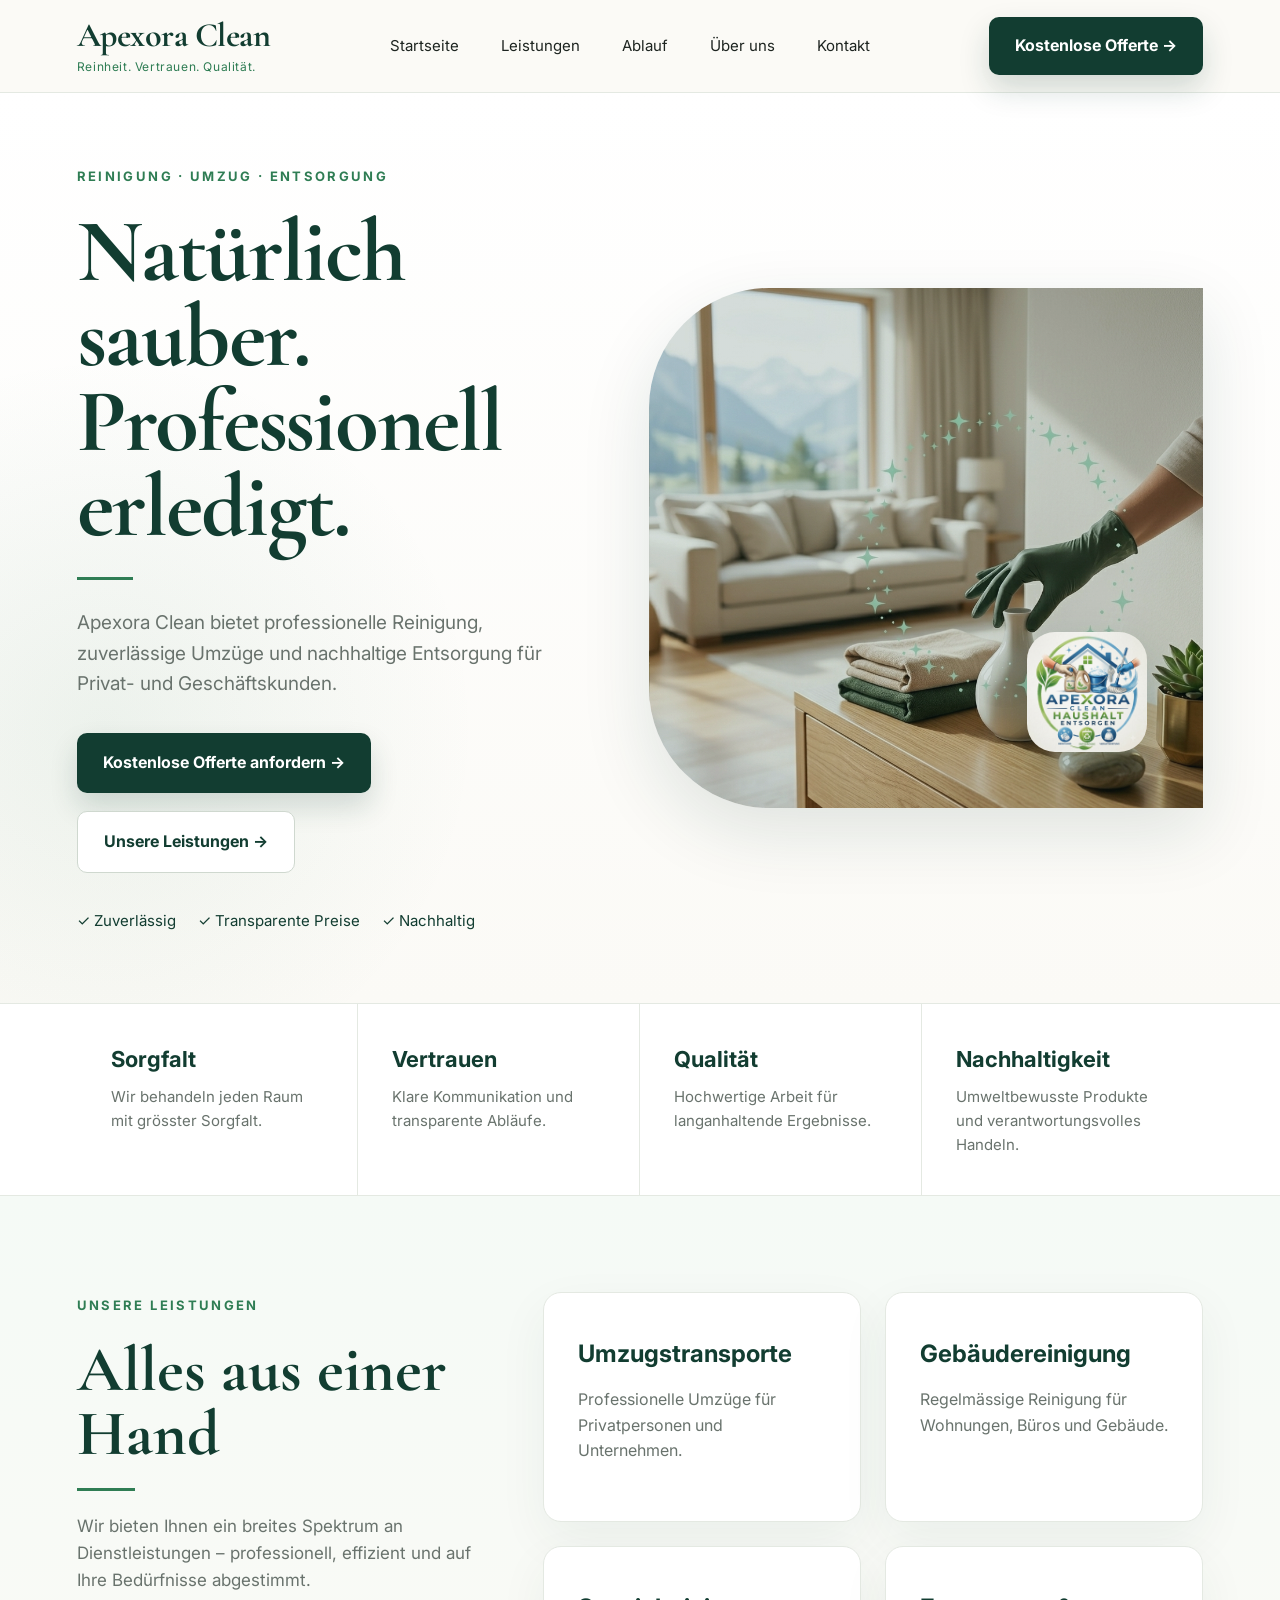
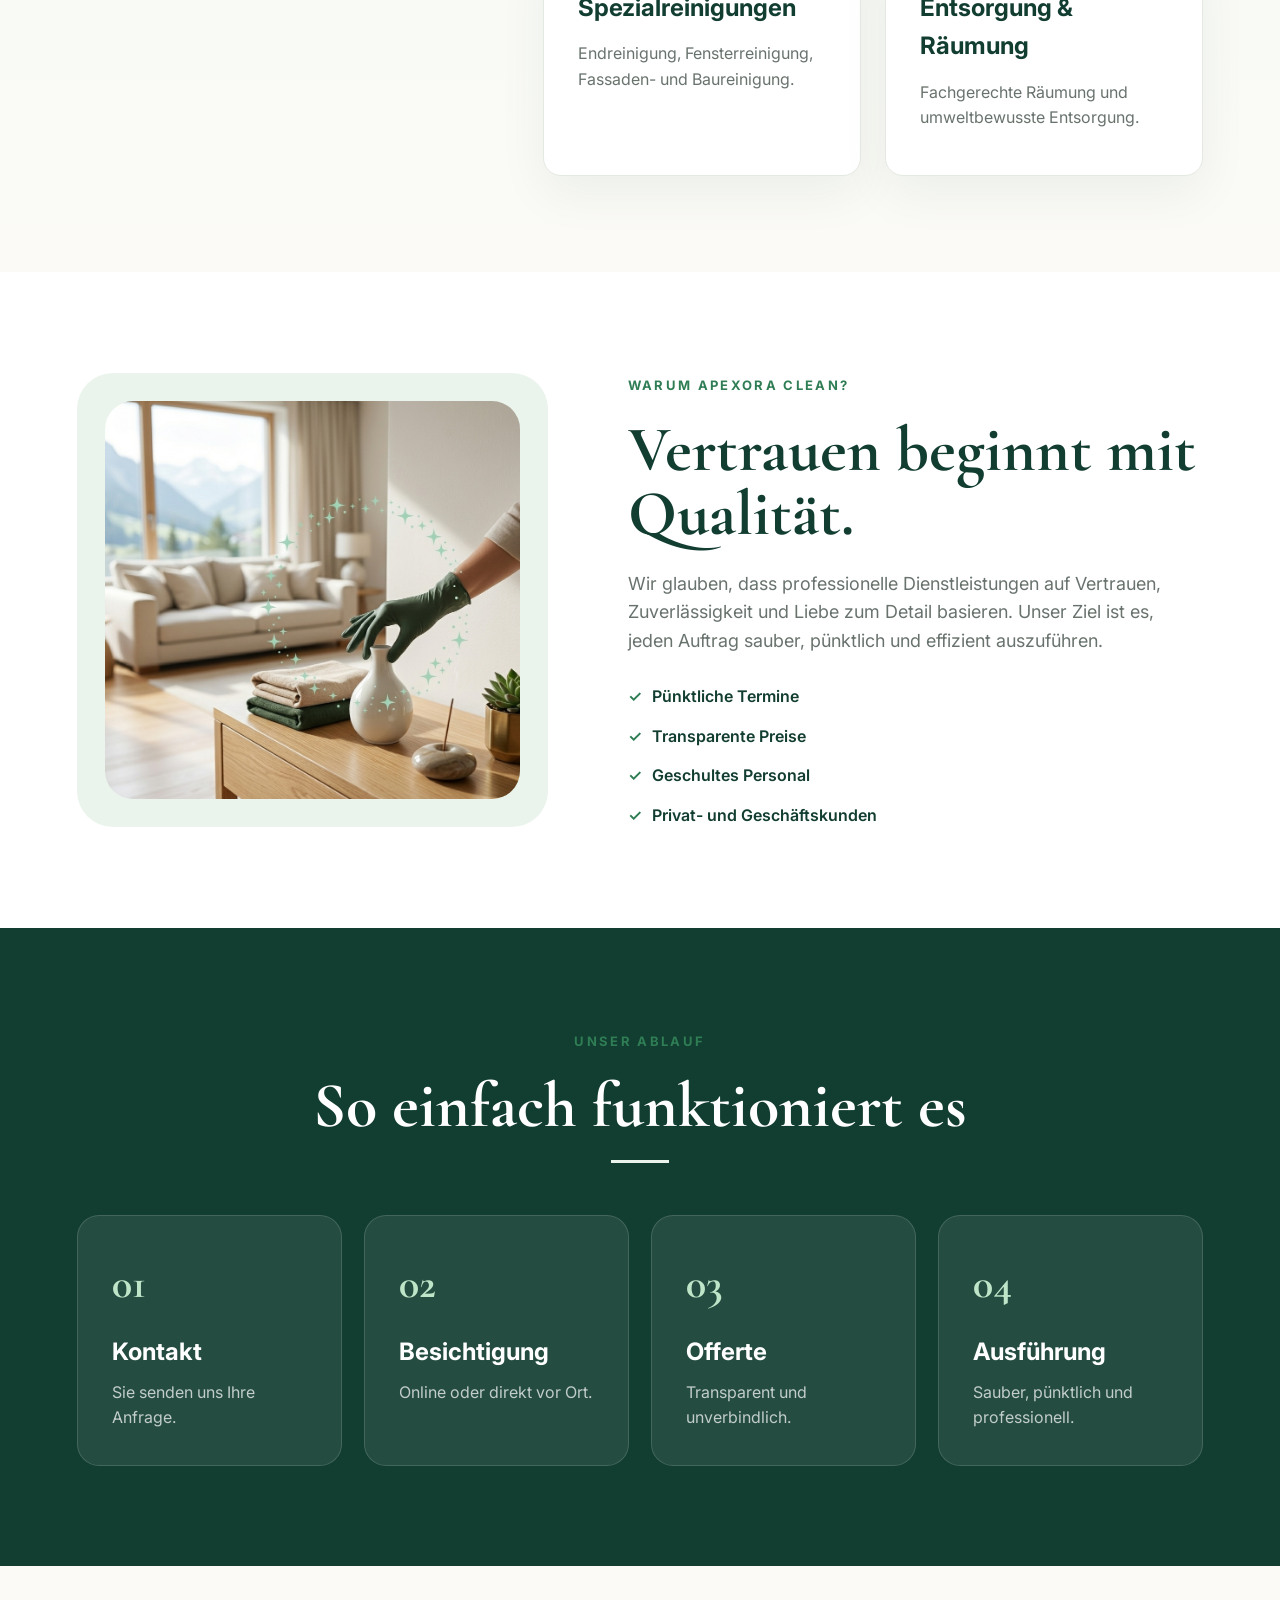
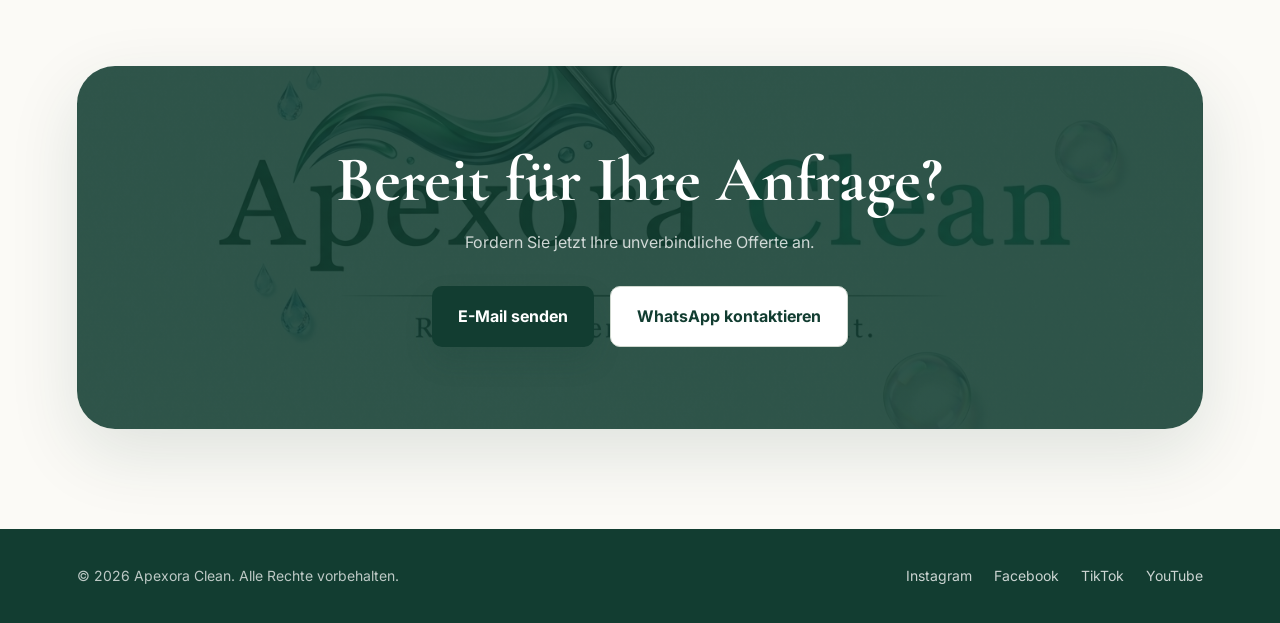
==== index.html @ 490ac9b5 "Initial Apexora Clean website" ====
<!DOCTYPE html>
<html lang="de">
<head>
  <meta charset="UTF-8" />
  <meta name="viewport" content="width=device-width, initial-scale=1.0" />

  <title>Apexora Clean | Reinigung & Umzug</title>
  <meta name="description" content="Apexora Clean bietet professionelle Reinigung, Umzugstransporte und Spezialreinigungen in der Schweiz." />

  <link rel="stylesheet" href="css/style.css" />
</head>

<body>

<header class="header">
  <div class="container nav">
    <a href="#" class="brand">
      <span>Apexora Clean</span>
      <small>Reinheit. Vertrauen. Qualität.</small>
    </a>

    <nav class="menu">
      <a href="#">Startseite</a>
      <a href="#leistungen">Leistungen</a>
      <a href="#prozess">Ablauf</a>
      <a href="#about">Über uns</a>
      <a href="#kontakt">Kontakt</a>
    </nav>

    <a href="#kontakt" class="nav-btn">Kostenlose Offerte →</a>
  </div>
</header>

<main>

<section class="hero">
  <div class="container hero-grid">

    <div class="hero-text">
      <span class="eyebrow">Reinigung · Umzug · Entsorgung</span>

      <h1>Natürlich sauber.<br>Professionell erledigt.</h1>

      <p>
        Apexora Clean bietet professionelle Reinigung, zuverlässige Umzüge
        und nachhaltige Entsorgung für Privat- und Geschäftskunden.
      </p>

      <div class="hero-actions">
        <a href="#kontakt" class="btn primary">Kostenlose Offerte anfordern →</a>
        <a href="#leistungen" class="btn secondary">Unsere Leistungen →</a>
      </div>

      <div class="trust-row">
        <span>✓ Zuverlässig</span>
        <span>✓ Transparente Preise</span>
        <span>✓ Nachhaltig</span>
      </div>
    </div>

    <div class="hero-visual">
      <img src="slike/logo1.png" alt="Apexora Clean Logo">
    </div>

  </div>
</section>

<section class="values">
  <div class="container values-grid">
    <div>
      <h3>Sorgfalt</h3>
      <p>Wir behandeln jeden Raum mit grösster Sorgfalt.</p>
    </div>

    <div>
      <h3>Vertrauen</h3>
      <p>Klare Kommunikation und transparente Abläufe.</p>
    </div>

    <div>
      <h3>Qualität</h3>
      <p>Hochwertige Arbeit für langanhaltende Ergebnisse.</p>
    </div>

    <div>
      <h3>Nachhaltigkeit</h3>
      <p>Umweltbewusste Produkte und verantwortungsvolles Handeln.</p>
    </div>
  </div>
</section>

<section class="services" id="leistungen">
  <div class="container services-layout">

    <div class="section-title">
      <span>Unsere Leistungen</span>
      <h2>Alles aus einer Hand</h2>
      <p>
        Wir bieten Ihnen ein breites Spektrum an Dienstleistungen –
        professionell, effizient und auf Ihre Bedürfnisse abgestimmt.
      </p>
    </div>

    <div class="service-grid">
      <article class="service-card">
        <h3>Umzugstransporte</h3>
        <p>Professionelle Umzüge für Privatpersonen und Unternehmen.</p>
      </article>

      <article class="service-card">
        <h3>Gebäudereinigung</h3>
        <p>Regelmässige Reinigung für Wohnungen, Büros und Gebäude.</p>
      </article>

      <article class="service-card">
        <h3>Spezialreinigungen</h3>
        <p>Endreinigung, Fensterreinigung, Fassaden- und Baureinigung.</p>
      </article>

      <article class="service-card">
        <h3>Entsorgung & Räumung</h3>
        <p>Fachgerechte Räumung und umweltbewusste Entsorgung.</p>
      </article>
    </div>

  </div>
</section>

<section class="about" id="about">
  <div class="container about-grid">
    <div class="about-image">
      <img src="slike/logo.png" alt="Apexora Clean">
    </div>

    <div class="about-text">
      <span>Warum Apexora Clean?</span>
      <h2>Vertrauen beginnt mit Qualität.</h2>
      <p>
        Wir glauben, dass professionelle Dienstleistungen auf Vertrauen,
        Zuverlässigkeit und Liebe zum Detail basieren. Unser Ziel ist es,
        jeden Auftrag sauber, pünktlich und effizient auszuführen.
      </p>

      <ul>
        <li>Pünktliche Termine</li>
        <li>Transparente Preise</li>
        <li>Geschultes Personal</li>
        <li>Privat- und Geschäftskunden</li>
      </ul>
    </div>
  </div>
</section>

<section class="process" id="prozess">
  <div class="container">
    <div class="section-title center">
      <span>Unser Ablauf</span>
      <h2>So einfach funktioniert es</h2>
    </div>

    <div class="process-grid">
      <div><strong>01</strong><h3>Kontakt</h3><p>Sie senden uns Ihre Anfrage.</p></div>
      <div><strong>02</strong><h3>Besichtigung</h3><p>Online oder direkt vor Ort.</p></div>
      <div><strong>03</strong><h3>Offerte</h3><p>Transparent und unverbindlich.</p></div>
      <div><strong>04</strong><h3>Ausführung</h3><p>Sauber, pünktlich und professionell.</p></div>
    </div>
  </div>
</section>

<section class="contact" id="kontakt">
  <div class="container contact-box">
    <h2>Bereit für Ihre Anfrage?</h2>
    <p>Fordern Sie jetzt Ihre unverbindliche Offerte an.</p>

    <div class="contact-actions">
      <a href="mailto:info@apexora-clean.ch" class="btn primary">E-Mail senden</a>
      <a href="#" class="btn secondary">WhatsApp kontaktieren</a>
    </div>
  </div>
</section>

</main>

<footer class="footer">
  <div class="container footer-grid">
    <p>© 2026 Apexora Clean. Alle Rechte vorbehalten.</p>
    <div>
      <a href="#">Instagram</a>
      <a href="#">Facebook</a>
      <a href="#">TikTok</a>
      <a href="#">YouTube</a>
    </div>
  </div>
</footer>

<script src="js/app.js"></script>
</body>
</html>
---- css/style.css ----
@import url('https://fonts.googleapis.com/css2?family=Cormorant+Garamond:wght@500;600;700&family=Inter:wght@400;500;600;700;800&display=swap');

:root {
  --green-dark: #123d31;
  --green-main: #2f7d54;
  --green-soft: #eaf4ec;
  --green-pale: #f5faf6;
  --cream: #fbfaf6;
  --text: #1d2420;
  --muted: #69736d;
  --line: #e4e9e2;
  --white: #ffffff;
  --shadow: 0 24px 70px rgba(18, 61, 49, 0.12);
}

* {
  margin: 0;
  padding: 0;
  box-sizing: border-box;
}

html {
  scroll-behavior: smooth;
}

body {
  font-family: "Inter", Arial, sans-serif;
  background: var(--cream);
  color: var(--text);
  line-height: 1.6;
}

img {
  max-width: 100%;
  display: block;
}

a {
  color: inherit;
  text-decoration: none;
}

.container {
  width: min(1320px, 88%);
  margin: 0 auto;
}

/* HEADER */

.header {
  background: rgba(251, 250, 246, 0.92);
  backdrop-filter: blur(16px);
  border-bottom: 1px solid var(--line);
  position: sticky;
  top: 0;
  z-index: 100;
}

.nav {
  min-height: 92px;
  display: flex;
  align-items: center;
  justify-content: space-between;
  gap: 32px;
}

.brand {
  display: flex;
  flex-direction: column;
  line-height: 1;
}

.brand span {
  font-family: "Cormorant Garamond", serif;
  font-size: 34px;
  font-weight: 700;
  color: var(--green-dark);
  letter-spacing: -0.5px;
}

.brand small {
  font-size: 12px;
  color: var(--green-main);
  margin-top: 8px;
  letter-spacing: 0.05em;
}

.menu {
  display: flex;
  align-items: center;
  gap: 42px;
  font-size: 15px;
  color: var(--text);
}

.menu a {
  position: relative;
  padding: 8px 0;
}

.menu a::after {
  content: "";
  position: absolute;
  left: 0;
  bottom: 2px;
  width: 0;
  height: 2px;
  background: var(--green-main);
  transition: 0.25s ease;
}

.menu a:hover::after {
  width: 100%;
}

.nav-btn {
  background: var(--green-dark);
  color: var(--white);
  padding: 16px 26px;
  border-radius: 10px;
  font-weight: 700;
  box-shadow: 0 14px 30px rgba(18, 61, 49, 0.18);
  transition: 0.25s ease;
}

.nav-btn:hover {
  transform: translateY(-2px);
  background: var(--green-main);
}

/* HERO */

.hero {
  position: relative;
  overflow: hidden;
  background:
    radial-gradient(circle at 8% 70%, rgba(47, 125, 84, 0.08), transparent 28%),
    linear-gradient(180deg, #ffffff 0%, var(--cream) 100%);
  border-bottom: 1px solid var(--line);
}

.hero-grid {
  min-height: 680px;
  display: grid;
  grid-template-columns: 0.95fr 1.05fr;
  align-items: center;
  gap: 70px;
  padding: 70px 0;
}

.eyebrow,
.section-title span,
.about-text span {
  display: inline-block;
  color: var(--green-main);
  font-size: 13px;
  font-weight: 700;
  letter-spacing: 0.18em;
  text-transform: uppercase;
  margin-bottom: 22px;
}

.hero h1 {
  font-family: "Cormorant Garamond", serif;
  font-size: clamp(56px, 7vw, 96px);
  line-height: 0.95;
  font-weight: 700;
  color: var(--green-dark);
  letter-spacing: -1.8px;
  margin-bottom: 28px;
}

.hero h1::after {
  content: "";
  display: block;
  width: 56px;
  height: 3px;
  background: var(--green-main);
  margin-top: 28px;
}

.hero p {
  max-width: 620px;
  font-size: 19px;
  color: var(--muted);
  margin-bottom: 34px;
}

.hero-actions {
  display: flex;
  flex-wrap: wrap;
  gap: 18px;
  margin-bottom: 36px;
}

.btn {
  display: inline-flex;
  align-items: center;
  justify-content: center;
  padding: 17px 26px;
  border-radius: 10px;
  font-weight: 700;
  transition: 0.25s ease;
}

.btn:hover {
  transform: translateY(-2px);
}

.primary {
  background: var(--green-dark);
  color: var(--white);
  box-shadow: 0 14px 28px rgba(18, 61, 49, 0.16);
}

.primary:hover {
  background: var(--green-main);
}

.secondary {
  background: var(--white);
  color: var(--green-dark);
  border: 1px solid #cfd8cf;
}

.secondary:hover {
  border-color: var(--green-main);
}

.trust-row {
  display: flex;
  flex-wrap: wrap;
  gap: 22px;
  color: var(--green-dark);
  font-size: 15px;
}

.hero-visual {
  position: relative;
  min-height: 520px;
  border-radius: 120px 0 0 120px;
  background:
    linear-gradient(rgba(18, 61, 49, 0.18), rgba(18, 61, 49, 0.18)),
    url("../slike/logo.png");
  background-size: cover;
  background-position: center;
  overflow: hidden;
  box-shadow: var(--shadow);
}

.hero-visual img {
  position: absolute;
  right: 56px;
  bottom: 56px;
  width: 120px;
  border-radius: 28px;
  box-shadow: 0 20px 50px rgba(18, 61, 49, 0.25);
}

/* VALUES */

.values {
  background: var(--white);
  border-bottom: 1px solid var(--line);
}

.values-grid {
  display: grid;
  grid-template-columns: repeat(4, 1fr);
}

.values-grid div {
  padding: 38px 34px;
  border-right: 1px solid var(--line);
}

.values-grid div:last-child {
  border-right: none;
}

.values h3 {
  font-size: 22px;
  color: var(--green-dark);
  margin-bottom: 8px;
}

.values p {
  color: var(--muted);
  font-size: 15px;
}

/* SERVICES */

.services {
  padding: 96px 0;
  background: linear-gradient(180deg, var(--green-pale), var(--cream));
}

.services-layout {
  display: grid;
  grid-template-columns: 0.75fr 1.25fr;
  gap: 70px;
  align-items: start;
}

.section-title h2 {
  font-family: "Cormorant Garamond", serif;
  font-size: clamp(44px, 5vw, 72px);
  line-height: 1;
  color: var(--green-dark);
  margin-bottom: 22px;
}

.section-title h2::after {
  content: "";
  display: block;
  width: 58px;
  height: 3px;
  background: var(--green-main);
  margin-top: 22px;
}

.section-title p {
  color: var(--muted);
  font-size: 17px;
  max-width: 500px;
}

.service-grid {
  display: grid;
  grid-template-columns: repeat(2, 1fr);
  gap: 24px;
}

.service-card {
  background: var(--white);
  border: 1px solid var(--line);
  border-radius: 18px;
  padding: 42px 34px;
  min-height: 230px;
  box-shadow: 0 18px 50px rgba(18, 61, 49, 0.06);
  transition: 0.25s ease;
}

.service-card:hover {
  transform: translateY(-6px);
  box-shadow: var(--shadow);
}

.service-card h3 {
  color: var(--green-dark);
  font-size: 24px;
  margin-bottom: 14px;
}

.service-card p {
  color: var(--muted);
}

/* ABOUT */

.about {
  padding: 100px 0;
  background: var(--white);
}

.about-grid {
  display: grid;
  grid-template-columns: 0.9fr 1.1fr;
  gap: 80px;
  align-items: center;
}

.about-image {
  background: var(--green-soft);
  padding: 28px;
  border-radius: 36px;
}

.about-image img {
  border-radius: 28px;
}

.about-text h2 {
  font-family: "Cormorant Garamond", serif;
  font-size: clamp(44px, 5vw, 72px);
  line-height: 1;
  color: var(--green-dark);
  margin-bottom: 24px;
}

.about-text p {
  color: var(--muted);
  font-size: 18px;
  max-width: 680px;
}

.about-text ul {
  list-style: none;
  margin-top: 28px;
  display: grid;
  gap: 14px;
}

.about-text li {
  font-weight: 600;
  color: var(--green-dark);
}

.about-text li::before {
  content: "✓";
  color: var(--green-main);
  margin-right: 10px;
}

/* PROCESS */

.process {
  padding: 100px 0;
  background: var(--green-dark);
  color: var(--white);
}

.center {
  text-align: center;
  margin-bottom: 52px;
}

.center h2 {
  color: var(--white);
}

.center h2::after {
  margin-left: auto;
  margin-right: auto;
  background: var(--green-soft);
}

.process-grid {
  display: grid;
  grid-template-columns: repeat(4, 1fr);
  gap: 22px;
}

.process-grid div {
  background: rgba(255, 255, 255, 0.08);
  border: 1px solid rgba(255, 255, 255, 0.14);
  padding: 34px;
  border-radius: 22px;
}

.process-grid strong {
  color: #bfe5c8;
  font-size: 42px;
  font-family: "Cormorant Garamond", serif;
}

.process-grid h3 {
  font-size: 24px;
  margin: 16px 0 8px;
}

.process-grid p {
  color: rgba(255, 255, 255, 0.72);
}

/* CONTACT */

.contact {
  padding: 100px 0;
  background: var(--cream);
}

.contact-box {
  background:
    linear-gradient(rgba(18, 61, 49, 0.88), rgba(18, 61, 49, 0.88)),
    url("../slike/slika3.png");
  background-size: cover;
  background-position: center;
  color: var(--white);
  border-radius: 38px;
  padding: 82px 36px;
  text-align: center;
  box-shadow: var(--shadow);
}

.contact-box h2 {
  font-family: "Cormorant Garamond", serif;
  font-size: clamp(44px, 5vw, 72px);
  line-height: 1;
  margin-bottom: 18px;
}

.contact-box p {
  color: rgba(255, 255, 255, 0.78);
  margin-bottom: 30px;
}

.contact-actions {
  display: flex;
  justify-content: center;
  gap: 16px;
  flex-wrap: wrap;
}

/* FOOTER */

.footer {
  background: var(--green-dark);
  color: var(--white);
  padding: 34px 0;
}

.footer-grid {
  display: flex;
  justify-content: space-between;
  gap: 22px;
  align-items: center;
}

.footer p {
  color: rgba(255, 255, 255, 0.72);
  font-size: 14px;
}

.footer a {
  color: rgba(255, 255, 255, 0.78);
  margin-left: 18px;
  font-size: 14px;
}

.footer a:hover {
  color: #bfe5c8;
}

/* ANIMATION */

.hidden {
  opacity: 0;
  transform: translateY(24px);
  transition: 0.65s ease;
}

.show {
  opacity: 1;
  transform: translateY(0);
}

/* RESPONSIVE */

@media (max-width: 1000px) {
  .menu,
  .nav-btn {
    display: none;
  }

  .hero-grid,
  .services-layout,
  .about-grid {
    grid-template-columns: 1fr;
  }

  .hero-visual {
    border-radius: 48px;
  }

  .values-grid,
  .process-grid {
    grid-template-columns: repeat(2, 1fr);
  }
}

@media (max-width: 650px) {
  .container {
    width: min(100% - 34px, 1320px);
  }

  .brand span {
    font-size: 28px;
  }

  .hero-grid {
    min-height: auto;
    padding: 54px 0;
  }

  .hero h1 {
    font-size: 52px;
  }

  .hero-visual {
    min-height: 420px;
  }

  .hero-visual img {
    width: 180px;
    right: 24px;
    bottom: 24px;
  }

  .values-grid,
  .service-grid,
  .process-grid {
    grid-template-columns: 1fr;
  }

  .values-grid div {
    border-right: none;
    border-bottom: 1px solid var(--line);
  }

  .footer-grid {
    flex-direction: column;
    text-align: center;
  }

  .footer a {
    margin: 0 8px;
  }
}
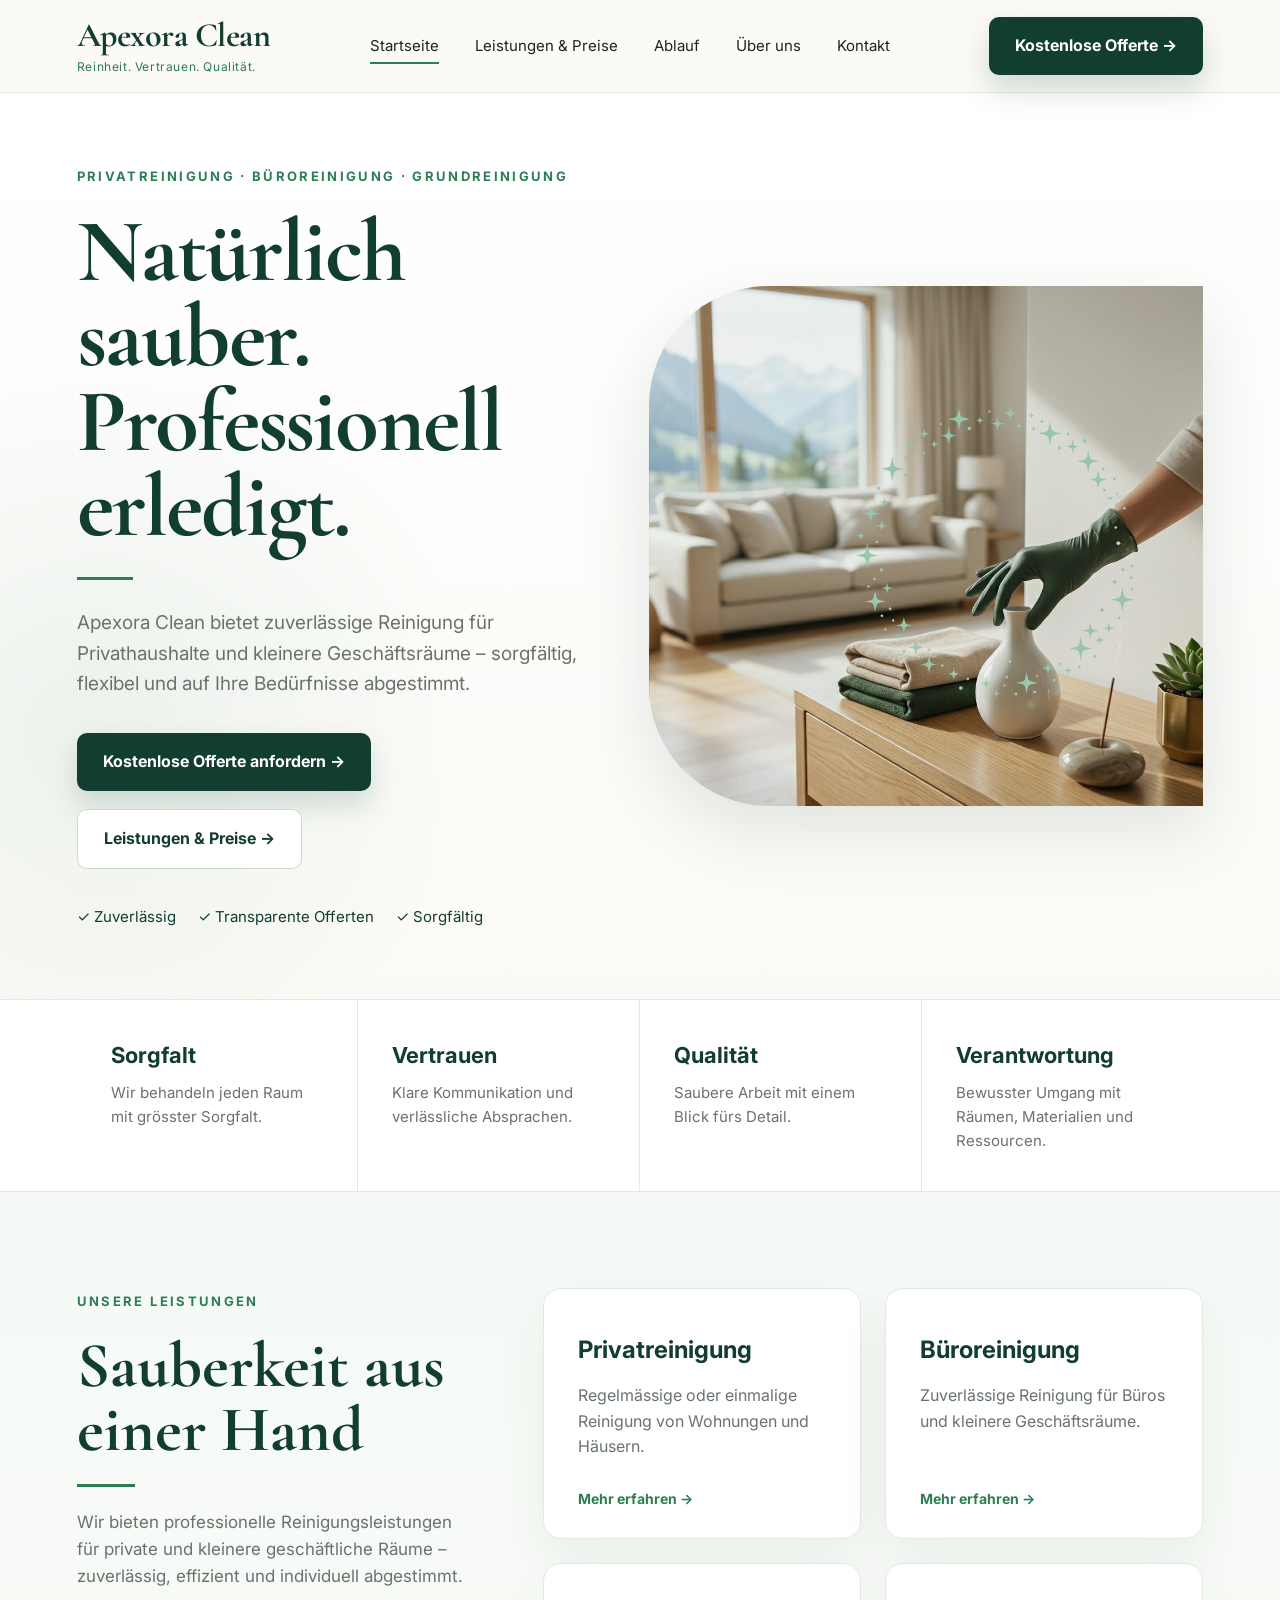
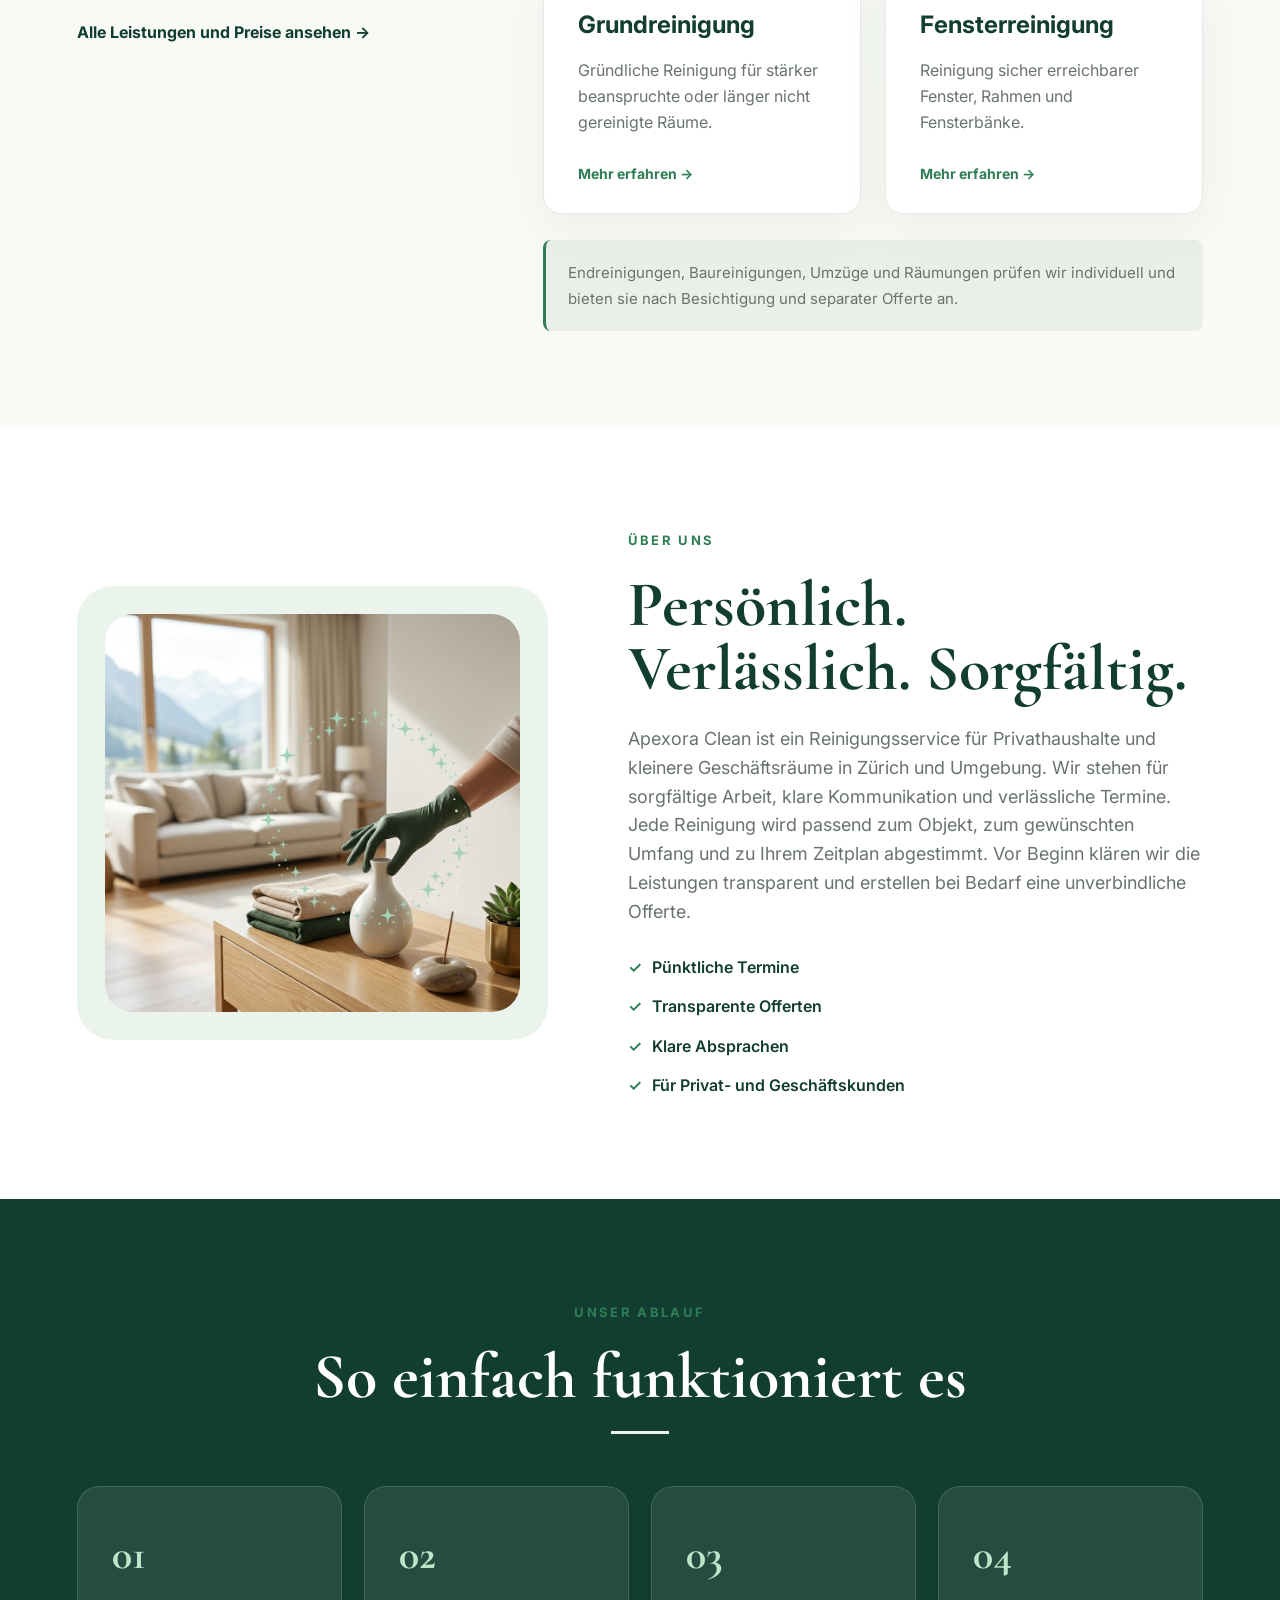
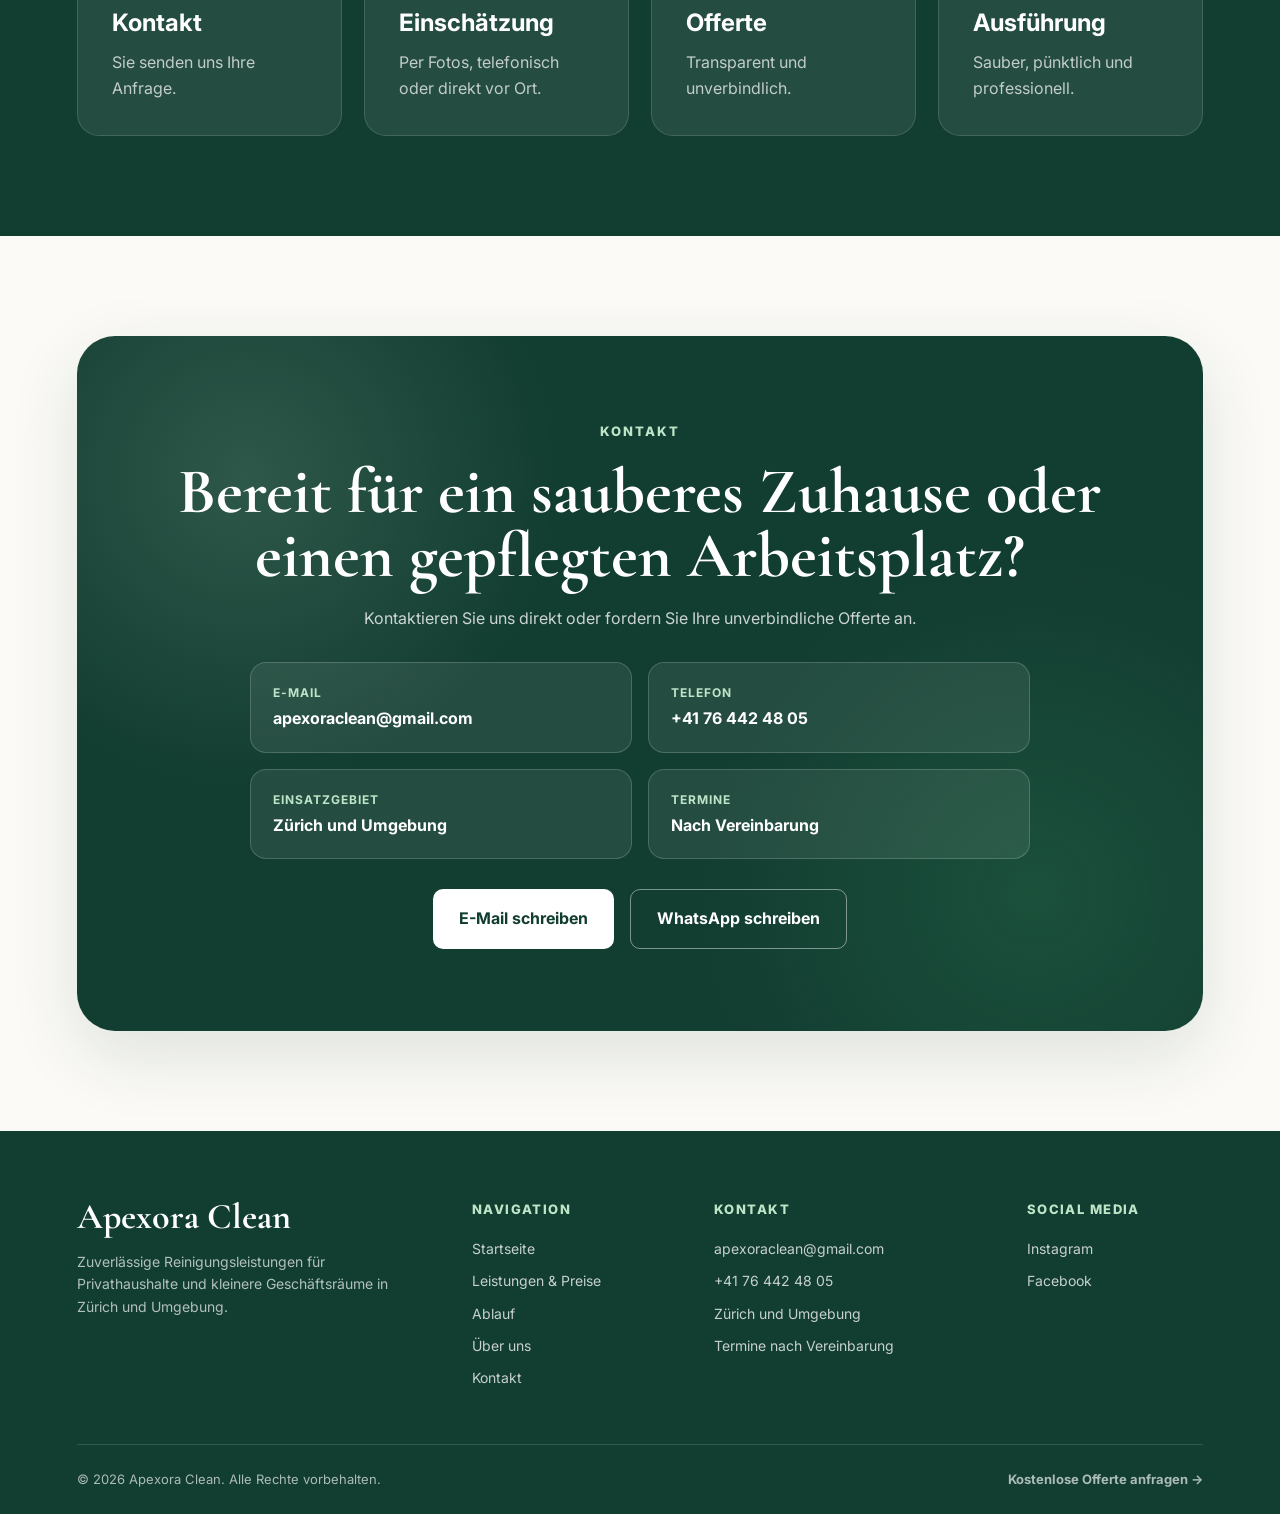
==== commit 1e2c1ddc: "Launch Apexora Clean website" ====
--- a/index.html
+++ b/index.html
@@ -1,198 +1,394 @@
 <!DOCTYPE html>
 <html lang="de">
 <head>
-  <meta charset="UTF-8" />
-  <meta name="viewport" content="width=device-width, initial-scale=1.0" />
-
-  <title>Apexora Clean | Reinigung & Umzug</title>
-  <meta name="description" content="Apexora Clean bietet professionelle Reinigung, Umzugstransporte und Spezialreinigungen in der Schweiz." />
-
-  <link rel="stylesheet" href="css/style.css" />
+  <meta charset="UTF-8">
+  <meta name="viewport" content="width=device-width, initial-scale=1.0">
+
+  <title>Apexora Clean | Reinigung in Zürich</title>
+
+  <meta
+    name="description"
+    content="Apexora Clean bietet zuverlässige Reinigung für Privathaushalte und kleinere Geschäftsräume in Zürich und Umgebung."
+  >
+  <meta name="theme-color" content="#123d31">
+
+  <link rel="stylesheet" href="css/style.css">
 </head>
 
 <body>
 
 <header class="header">
   <div class="container nav">
-    <a href="#" class="brand">
+
+    <a href="index.html#start" class="brand" aria-label="Apexora Clean Startseite">
       <span>Apexora Clean</span>
       <small>Reinheit. Vertrauen. Qualität.</small>
     </a>
 
-    <nav class="menu">
-      <a href="#">Startseite</a>
-      <a href="#leistungen">Leistungen</a>
-      <a href="#prozess">Ablauf</a>
-      <a href="#about">Über uns</a>
-      <a href="#kontakt">Kontakt</a>
+    <button
+      class="menu-toggle"
+      type="button"
+      aria-label="Navigation öffnen"
+      aria-controls="main-menu"
+      aria-expanded="false"
+    >
+      <span></span>
+      <span></span>
+      <span></span>
+    </button>
+
+    <nav class="menu" id="main-menu" aria-label="Hauptnavigation">
+      <a href="index.html#start" aria-current="page">Startseite</a>
+      <a href="leistungen.html">Leistungen &amp; Preise</a>
+      <a href="index.html#prozess">Ablauf</a>
+      <a href="index.html#about">Über uns</a>
+      <a href="index.html#kontakt">Kontakt</a>
+      <a href="index.html#kontakt" class="mobile-nav-cta">Kostenlose Offerte</a>
     </nav>
 
-    <a href="#kontakt" class="nav-btn">Kostenlose Offerte →</a>
+    <a href="index.html#kontakt" class="nav-btn">Kostenlose Offerte →</a>
+
   </div>
 </header>
 
 <main>
 
-<section class="hero">
-  <div class="container hero-grid">
-
-    <div class="hero-text">
-      <span class="eyebrow">Reinigung · Umzug · Entsorgung</span>
-
-      <h1>Natürlich sauber.<br>Professionell erledigt.</h1>
+  <section class="hero" id="start">
+    <div class="container hero-grid">
+
+      <div class="hero-text">
+
+        <span class="eyebrow">
+          Privatreinigung · Büroreinigung · Grundreinigung
+        </span>
+
+        <h1>
+          Natürlich sauber.<br>
+          Professionell erledigt.
+        </h1>
+
+        <p>
+          Apexora Clean bietet zuverlässige Reinigung für Privathaushalte
+          und kleinere Geschäftsräume – sorgfältig, flexibel und auf Ihre
+          Bedürfnisse abgestimmt.
+        </p>
+
+        <div class="hero-actions">
+          <a href="#kontakt" class="btn primary">
+            Kostenlose Offerte anfordern →
+          </a>
+
+          <a href="leistungen.html" class="btn secondary">
+            Leistungen &amp; Preise →
+          </a>
+        </div>
+
+        <div class="trust-row" aria-label="Unsere Vorteile">
+          <span>✓ Zuverlässig</span>
+          <span>✓ Transparente Offerten</span>
+          <span>✓ Sorgfältig</span>
+        </div>
+
+      </div>
+
+      <div
+        class="hero-visual"
+        role="img"
+        aria-label="Professionelle Reinigung eines modernen Wohnraums"
+      ></div>
+
+    </div>
+  </section>
+
+  <section class="values" aria-label="Unsere Werte">
+    <div class="container values-grid">
+
+      <div class="value-card">
+        <h3>Sorgfalt</h3>
+        <p>Wir behandeln jeden Raum mit grösster Sorgfalt.</p>
+      </div>
+
+      <div class="value-card">
+        <h3>Vertrauen</h3>
+        <p>Klare Kommunikation und verlässliche Absprachen.</p>
+      </div>
+
+      <div class="value-card">
+        <h3>Qualität</h3>
+        <p>Saubere Arbeit mit einem Blick fürs Detail.</p>
+      </div>
+
+      <div class="value-card">
+        <h3>Verantwortung</h3>
+        <p>Bewusster Umgang mit Räumen, Materialien und Ressourcen.</p>
+      </div>
+
+    </div>
+  </section>
+
+  <section class="services" id="leistungen">
+    <div class="container services-layout">
+
+      <div class="section-title">
+        <span>Unsere Leistungen</span>
+
+        <h2>Sauberkeit aus einer Hand</h2>
+
+        <p>
+          Wir bieten professionelle Reinigungsleistungen für private
+          und kleinere geschäftliche Räume – zuverlässig, effizient
+          und individuell abgestimmt.
+        </p>
+
+        <a href="leistungen.html" class="inline-link">
+          Alle Leistungen und Preise ansehen →
+        </a>
+      </div>
+
+      <div class="services-content">
+
+        <div class="service-grid">
+
+          <a class="service-card" href="leistungen.html#privatreinigung">
+            <h3>Privatreinigung</h3>
+            <p>
+              Regelmässige oder einmalige Reinigung von Wohnungen
+              und Häusern.
+            </p>
+            <span class="card-link">Mehr erfahren →</span>
+          </a>
+
+          <a class="service-card" href="leistungen.html#bueroreinigung">
+            <h3>Büroreinigung</h3>
+            <p>
+              Zuverlässige Reinigung für Büros und kleinere
+              Geschäftsräume.
+            </p>
+            <span class="card-link">Mehr erfahren →</span>
+          </a>
+
+          <a class="service-card" href="leistungen.html#grundreinigung">
+            <h3>Grundreinigung</h3>
+            <p>
+              Gründliche Reinigung für stärker beanspruchte oder
+              länger nicht gereinigte Räume.
+            </p>
+            <span class="card-link">Mehr erfahren →</span>
+          </a>
+
+          <a class="service-card" href="leistungen.html#fensterreinigung">
+            <h3>Fensterreinigung</h3>
+            <p>
+              Reinigung sicher erreichbarer Fenster, Rahmen
+              und Fensterbänke.
+            </p>
+            <span class="card-link">Mehr erfahren →</span>
+          </a>
+
+        </div>
+
+        <p class="services-note">
+          Endreinigungen, Baureinigungen, Umzüge und Räumungen prüfen wir
+          individuell und bieten sie nach Besichtigung und separater Offerte an.
+        </p>
+
+      </div>
+
+    </div>
+  </section>
+
+  <section class="about" id="about">
+    <div class="container about-grid">
+
+      <div class="about-image">
+        <img
+          src="slike/logo.png"
+          alt="Professionell gereinigter Wohnraum"
+          loading="lazy"
+        >
+      </div>
+
+      <div class="about-text">
+        <span>Über uns</span>
+
+        <h2>Persönlich. Verlässlich. Sorgfältig.</h2>
+
+        <p>
+          Apexora Clean ist ein Reinigungsservice für Privathaushalte und
+          kleinere Geschäftsräume in Zürich und Umgebung. Wir stehen für
+          sorgfältige Arbeit, klare Kommunikation und verlässliche Termine.
+        </p>
+
+        <p>
+          Jede Reinigung wird passend zum Objekt, zum gewünschten Umfang und
+          zu Ihrem Zeitplan abgestimmt. Vor Beginn klären wir die Leistungen
+          transparent und erstellen bei Bedarf eine unverbindliche Offerte.
+        </p>
+
+        <ul>
+          <li>Pünktliche Termine</li>
+          <li>Transparente Offerten</li>
+          <li>Klare Absprachen</li>
+          <li>Für Privat- und Geschäftskunden</li>
+        </ul>
+      </div>
+
+    </div>
+  </section>
+
+  <section class="process" id="prozess">
+    <div class="container">
+
+      <div class="section-title center">
+        <span>Unser Ablauf</span>
+        <h2>So einfach funktioniert es</h2>
+      </div>
+
+      <div class="process-grid">
+
+        <div class="process-step">
+          <strong>01</strong>
+          <h3>Kontakt</h3>
+          <p>Sie senden uns Ihre Anfrage.</p>
+        </div>
+
+        <div class="process-step">
+          <strong>02</strong>
+          <h3>Einschätzung</h3>
+          <p>Per Fotos, telefonisch oder direkt vor Ort.</p>
+        </div>
+
+        <div class="process-step">
+          <strong>03</strong>
+          <h3>Offerte</h3>
+          <p>Transparent und unverbindlich.</p>
+        </div>
+
+        <div class="process-step">
+          <strong>04</strong>
+          <h3>Ausführung</h3>
+          <p>Sauber, pünktlich und professionell.</p>
+        </div>
+
+      </div>
+
+    </div>
+  </section>
+
+  <section class="contact" id="kontakt">
+    <div class="container contact-box">
+
+      <span class="contact-kicker">Kontakt</span>
+
+      <h2>
+        Bereit für ein sauberes Zuhause oder einen gepflegten Arbeitsplatz?
+      </h2>
 
       <p>
-        Apexora Clean bietet professionelle Reinigung, zuverlässige Umzüge
-        und nachhaltige Entsorgung für Privat- und Geschäftskunden.
+        Kontaktieren Sie uns direkt oder fordern Sie Ihre unverbindliche
+        Offerte an.
       </p>
 
-      <div class="hero-actions">
-        <a href="#kontakt" class="btn primary">Kostenlose Offerte anfordern →</a>
-        <a href="#leistungen" class="btn secondary">Unsere Leistungen →</a>
-      </div>
-
-      <div class="trust-row">
-        <span>✓ Zuverlässig</span>
-        <span>✓ Transparente Preise</span>
-        <span>✓ Nachhaltig</span>
-      </div>
-    </div>
-
-    <div class="hero-visual">
-      <img src="slike/logo1.png" alt="Apexora Clean Logo">
+      <div class="contact-details" aria-label="Kontaktdaten">
+        <a class="contact-detail" href="mailto:apexoraclean@gmail.com">
+          <small>E-Mail</small>
+          <strong>apexoraclean@gmail.com</strong>
+        </a>
+
+        <a class="contact-detail" href="tel:+41764424805">
+          <small>Telefon</small>
+          <strong>+41 76 442 48 05</strong>
+        </a>
+
+        <div class="contact-detail">
+          <small>Einsatzgebiet</small>
+          <strong>Zürich und Umgebung</strong>
+        </div>
+
+        <div class="contact-detail">
+          <small>Termine</small>
+          <strong>Nach Vereinbarung</strong>
+        </div>
+      </div>
+
+      <div class="contact-actions">
+        <a
+          href="mailto:apexoraclean@gmail.com?subject=Anfrage%20für%20eine%20Offerte"
+          class="btn contact-primary"
+        >
+          E-Mail schreiben
+        </a>
+
+        <a
+          href="https://wa.me/41764424805?text=Guten%20Tag%2C%20ich%20interessiere%20mich%20f%C3%BCr%20eine%20Offerte%20von%20Apexora%20Clean."
+          class="btn contact-secondary"
+          target="_blank"
+          rel="noopener noreferrer"
+        >
+          WhatsApp schreiben
+        </a>
+      </div>
+
+    </div>
+  </section>
+
+</main>
+
+<footer class="footer">
+  <div class="container footer-main">
+
+    <div class="footer-brand">
+      <a href="index.html#start" class="footer-logo">Apexora Clean</a>
+      <p>
+        Zuverlässige Reinigungsleistungen für Privathaushalte und kleinere
+        Geschäftsräume in Zürich und Umgebung.
+      </p>
+    </div>
+
+    <div class="footer-column">
+      <h3>Navigation</h3>
+      <a href="index.html#start">Startseite</a>
+      <a href="leistungen.html">Leistungen &amp; Preise</a>
+      <a href="index.html#prozess">Ablauf</a>
+      <a href="index.html#about">Über uns</a>
+      <a href="index.html#kontakt">Kontakt</a>
+    </div>
+
+    <div class="footer-column">
+      <h3>Kontakt</h3>
+      <a href="mailto:apexoraclean@gmail.com">apexoraclean@gmail.com</a>
+      <a href="tel:+41764424805">+41 76 442 48 05</a>
+      <span>Zürich und Umgebung</span>
+      <span>Termine nach Vereinbarung</span>
+    </div>
+
+    <div class="footer-column">
+      <h3>Social Media</h3>
+      <a
+        href="https://www.instagram.com/apexoraclean/"
+        target="_blank"
+        rel="noopener noreferrer"
+      >
+        Instagram
+      </a>
+      <a
+        href="https://www.facebook.com/profile.php?id=61560165885772"
+        target="_blank"
+        rel="noopener noreferrer"
+      >
+        Facebook
+      </a>
     </div>
 
   </div>
-</section>
-
-<section class="values">
-  <div class="container values-grid">
-    <div>
-      <h3>Sorgfalt</h3>
-      <p>Wir behandeln jeden Raum mit grösster Sorgfalt.</p>
-    </div>
-
-    <div>
-      <h3>Vertrauen</h3>
-      <p>Klare Kommunikation und transparente Abläufe.</p>
-    </div>
-
-    <div>
-      <h3>Qualität</h3>
-      <p>Hochwertige Arbeit für langanhaltende Ergebnisse.</p>
-    </div>
-
-    <div>
-      <h3>Nachhaltigkeit</h3>
-      <p>Umweltbewusste Produkte und verantwortungsvolles Handeln.</p>
-    </div>
-  </div>
-</section>
-
-<section class="services" id="leistungen">
-  <div class="container services-layout">
-
-    <div class="section-title">
-      <span>Unsere Leistungen</span>
-      <h2>Alles aus einer Hand</h2>
-      <p>
-        Wir bieten Ihnen ein breites Spektrum an Dienstleistungen –
-        professionell, effizient und auf Ihre Bedürfnisse abgestimmt.
-      </p>
-    </div>
-
-    <div class="service-grid">
-      <article class="service-card">
-        <h3>Umzugstransporte</h3>
-        <p>Professionelle Umzüge für Privatpersonen und Unternehmen.</p>
-      </article>
-
-      <article class="service-card">
-        <h3>Gebäudereinigung</h3>
-        <p>Regelmässige Reinigung für Wohnungen, Büros und Gebäude.</p>
-      </article>
-
-      <article class="service-card">
-        <h3>Spezialreinigungen</h3>
-        <p>Endreinigung, Fensterreinigung, Fassaden- und Baureinigung.</p>
-      </article>
-
-      <article class="service-card">
-        <h3>Entsorgung & Räumung</h3>
-        <p>Fachgerechte Räumung und umweltbewusste Entsorgung.</p>
-      </article>
-    </div>
-
-  </div>
-</section>
-
-<section class="about" id="about">
-  <div class="container about-grid">
-    <div class="about-image">
-      <img src="slike/logo.png" alt="Apexora Clean">
-    </div>
-
-    <div class="about-text">
-      <span>Warum Apexora Clean?</span>
-      <h2>Vertrauen beginnt mit Qualität.</h2>
-      <p>
-        Wir glauben, dass professionelle Dienstleistungen auf Vertrauen,
-        Zuverlässigkeit und Liebe zum Detail basieren. Unser Ziel ist es,
-        jeden Auftrag sauber, pünktlich und effizient auszuführen.
-      </p>
-
-      <ul>
-        <li>Pünktliche Termine</li>
-        <li>Transparente Preise</li>
-        <li>Geschultes Personal</li>
-        <li>Privat- und Geschäftskunden</li>
-      </ul>
-    </div>
-  </div>
-</section>
-
-<section class="process" id="prozess">
-  <div class="container">
-    <div class="section-title center">
-      <span>Unser Ablauf</span>
-      <h2>So einfach funktioniert es</h2>
-    </div>
-
-    <div class="process-grid">
-      <div><strong>01</strong><h3>Kontakt</h3><p>Sie senden uns Ihre Anfrage.</p></div>
-      <div><strong>02</strong><h3>Besichtigung</h3><p>Online oder direkt vor Ort.</p></div>
-      <div><strong>03</strong><h3>Offerte</h3><p>Transparent und unverbindlich.</p></div>
-      <div><strong>04</strong><h3>Ausführung</h3><p>Sauber, pünktlich und professionell.</p></div>
-    </div>
-  </div>
-</section>
-
-<section class="contact" id="kontakt">
-  <div class="container contact-box">
-    <h2>Bereit für Ihre Anfrage?</h2>
-    <p>Fordern Sie jetzt Ihre unverbindliche Offerte an.</p>
-
-    <div class="contact-actions">
-      <a href="mailto:info@apexora-clean.ch" class="btn primary">E-Mail senden</a>
-      <a href="#" class="btn secondary">WhatsApp kontaktieren</a>
-    </div>
-  </div>
-</section>
-
-</main>
-
-<footer class="footer">
-  <div class="container footer-grid">
+
+  <div class="container footer-bottom">
     <p>© 2026 Apexora Clean. Alle Rechte vorbehalten.</p>
-    <div>
-      <a href="#">Instagram</a>
-      <a href="#">Facebook</a>
-      <a href="#">TikTok</a>
-      <a href="#">YouTube</a>
-    </div>
+    <a href="index.html#kontakt">Kostenlose Offerte anfragen →</a>
   </div>
 </footer>
 
 <script src="js/app.js"></script>
+
 </body>
 </html>
--- a/css/style.css
+++ b/css/style.css
@@ -1,4 +1,4 @@
-@import url('https://fonts.googleapis.com/css2?family=Cormorant+Garamond:wght@500;600;700&family=Inter:wght@400;500;600;700;800&display=swap');
+@import url("https://fonts.googleapis.com/css2?family=Cormorant+Garamond:wght@500;600;700&family=Inter:wght@400;500;600;700;800&display=swap");
 
 :root {
   --green-dark: #123d31;
@@ -21,15 +21,21 @@
 
 html {
   scroll-behavior: smooth;
+  scroll-padding-top: 110px;
 }
 
 body {
+  min-width: 320px;
   font-family: "Inter", Arial, sans-serif;
   background: var(--cream);
   color: var(--text);
   line-height: 1.6;
 }
 
+body.menu-open {
+  overflow: hidden;
+}
+
 img {
   max-width: 100%;
   display: block;
@@ -40,6 +46,17 @@
   text-decoration: none;
 }
 
+button,
+a {
+  -webkit-tap-highlight-color: transparent;
+}
+
+a:focus-visible,
+button:focus-visible {
+  outline: 3px solid rgba(47, 125, 84, 0.45);
+  outline-offset: 4px;
+}
+
 .container {
   width: min(1320px, 88%);
   margin: 0 auto;
@@ -48,15 +65,16 @@
 /* HEADER */
 
 .header {
-  background: rgba(251, 250, 246, 0.92);
-  backdrop-filter: blur(16px);
-  border-bottom: 1px solid var(--line);
   position: sticky;
   top: 0;
   z-index: 100;
+  background: rgba(251, 250, 246, 0.94);
+  backdrop-filter: blur(16px);
+  border-bottom: 1px solid var(--line);
 }
 
 .nav {
+  position: relative;
   min-height: 92px;
   display: flex;
   align-items: center;
@@ -67,6 +85,7 @@
 .brand {
   display: flex;
   flex-direction: column;
+  flex-shrink: 0;
   line-height: 1;
 }
 
@@ -79,16 +98,16 @@
 }
 
 .brand small {
+  margin-top: 8px;
   font-size: 12px;
   color: var(--green-main);
-  margin-top: 8px;
   letter-spacing: 0.05em;
 }
 
 .menu {
   display: flex;
   align-items: center;
-  gap: 42px;
+  gap: 36px;
   font-size: 15px;
   color: var(--text);
 }
@@ -106,21 +125,29 @@
   width: 0;
   height: 2px;
   background: var(--green-main);
-  transition: 0.25s ease;
-}
-
-.menu a:hover::after {
+  transition: width 0.25s ease;
+}
+
+.menu a:hover::after,
+.menu a[aria-current="page"]::after {
   width: 100%;
 }
 
+.mobile-nav-cta {
+  display: none;
+}
+
 .nav-btn {
+  flex-shrink: 0;
+  padding: 16px 26px;
+  border-radius: 10px;
   background: var(--green-dark);
   color: var(--white);
-  padding: 16px 26px;
-  border-radius: 10px;
   font-weight: 700;
   box-shadow: 0 14px 30px rgba(18, 61, 49, 0.18);
-  transition: 0.25s ease;
+  transition:
+    transform 0.25s ease,
+    background 0.25s ease;
 }
 
 .nav-btn:hover {
@@ -128,62 +155,191 @@
   background: var(--green-main);
 }
 
-/* HERO */
-
-.hero {
-  position: relative;
-  overflow: hidden;
-  background:
-    radial-gradient(circle at 8% 70%, rgba(47, 125, 84, 0.08), transparent 28%),
-    linear-gradient(180deg, #ffffff 0%, var(--cream) 100%);
-  border-bottom: 1px solid var(--line);
-}
-
-.hero-grid {
-  min-height: 680px;
-  display: grid;
-  grid-template-columns: 0.95fr 1.05fr;
-  align-items: center;
-  gap: 70px;
-  padding: 70px 0;
-}
+.menu-toggle {
+  display: none;
+  width: 46px;
+  height: 46px;
+  padding: 10px;
+  border: 1px solid var(--line);
+  border-radius: 10px;
+  background: var(--white);
+  cursor: pointer;
+}
+
+.menu-toggle span {
+  display: block;
+  width: 100%;
+  height: 2px;
+  margin: 5px 0;
+  border-radius: 999px;
+  background: var(--green-dark);
+  transition:
+    transform 0.25s ease,
+    opacity 0.25s ease;
+}
+
+/* SHARED */
 
 .eyebrow,
 .section-title span,
-.about-text span {
+.about-text span,
+.section-heading > span,
+.info-card > span,
+.calculation-text > span {
   display: inline-block;
+  margin-bottom: 22px;
   color: var(--green-main);
   font-size: 13px;
   font-weight: 700;
   letter-spacing: 0.18em;
   text-transform: uppercase;
-  margin-bottom: 22px;
-}
-
-.hero h1 {
+}
+
+.btn {
+  display: inline-flex;
+  align-items: center;
+  justify-content: center;
+  min-height: 56px;
+  padding: 16px 26px;
+  border-radius: 10px;
+  font-weight: 700;
+  text-align: center;
+  transition:
+    transform 0.25s ease,
+    background 0.25s ease,
+    border-color 0.25s ease,
+    color 0.25s ease;
+}
+
+.btn:hover {
+  transform: translateY(-2px);
+}
+
+.primary {
+  background: var(--green-dark);
+  color: var(--white);
+  box-shadow: 0 14px 28px rgba(18, 61, 49, 0.16);
+}
+
+.primary:hover {
+  background: var(--green-main);
+}
+
+.secondary {
+  border: 1px solid #cfd8cf;
+  background: var(--white);
+  color: var(--green-dark);
+}
+
+.secondary:hover {
+  border-color: var(--green-main);
+}
+
+.inline-link {
+  display: inline-flex;
+  margin-top: 30px;
+  color: var(--green-dark);
+  font-weight: 700;
+  transition:
+    color 0.25s ease,
+    transform 0.25s ease;
+}
+
+.inline-link:hover {
+  color: var(--green-main);
+  transform: translateX(4px);
+}
+
+.section-heading {
+  max-width: 780px;
+  margin-bottom: 52px;
+}
+
+.section-heading h2,
+.info-card h2,
+.calculation-text h2 {
+  margin-bottom: 20px;
+  font-family: "Cormorant Garamond", serif;
+  font-size: clamp(44px, 5vw, 72px);
+  line-height: 1;
+  color: var(--green-dark);
+}
+
+.section-heading p,
+.calculation-text p {
+  color: var(--muted);
+  font-size: 17px;
+}
+
+.compact-heading {
+  margin-bottom: 42px;
+}
+
+.center-light {
+  margin-right: auto;
+  margin-left: auto;
+  text-align: center;
+}
+
+.center-light h2 {
+  color: var(--white);
+}
+
+.center-light p {
+  color: rgba(255, 255, 255, 0.72);
+}
+
+/* HOMEPAGE HERO */
+
+.hero {
+  position: relative;
+  overflow: hidden;
+  background:
+    radial-gradient(
+      circle at 8% 70%,
+      rgba(47, 125, 84, 0.08),
+      transparent 28%
+    ),
+    linear-gradient(180deg, #ffffff 0%, var(--cream) 100%);
+  border-bottom: 1px solid var(--line);
+}
+
+.hero-grid {
+  min-height: 680px;
+  display: grid;
+  grid-template-columns: 0.95fr 1.05fr;
+  align-items: center;
+  gap: 70px;
+  padding: 70px 0;
+}
+
+.hero h1,
+.page-hero h1 {
+  margin-bottom: 28px;
   font-family: "Cormorant Garamond", serif;
   font-size: clamp(56px, 7vw, 96px);
   line-height: 0.95;
   font-weight: 700;
   color: var(--green-dark);
   letter-spacing: -1.8px;
-  margin-bottom: 28px;
-}
-
-.hero h1::after {
+}
+
+.hero h1::after,
+.page-hero h1::after {
   content: "";
   display: block;
   width: 56px;
   height: 3px;
+  margin-top: 28px;
   background: var(--green-main);
-  margin-top: 28px;
-}
-
-.hero p {
+}
+
+.hero p,
+.page-hero-text > p {
   max-width: 620px;
+  margin-bottom: 34px;
+  color: var(--muted);
   font-size: 19px;
-  color: var(--muted);
-  margin-bottom: 34px;
 }
 
 .hero-actions {
@@ -193,40 +349,6 @@
   margin-bottom: 36px;
 }
 
-.btn {
-  display: inline-flex;
-  align-items: center;
-  justify-content: center;
-  padding: 17px 26px;
-  border-radius: 10px;
-  font-weight: 700;
-  transition: 0.25s ease;
-}
-
-.btn:hover {
-  transform: translateY(-2px);
-}
-
-.primary {
-  background: var(--green-dark);
-  color: var(--white);
-  box-shadow: 0 14px 28px rgba(18, 61, 49, 0.16);
-}
-
-.primary:hover {
-  background: var(--green-main);
-}
-
-.secondary {
-  background: var(--white);
-  color: var(--green-dark);
-  border: 1px solid #cfd8cf;
-}
-
-.secondary:hover {
-  border-color: var(--green-main);
-}
-
 .trust-row {
   display: flex;
   flex-wrap: wrap;
@@ -236,25 +358,17 @@
 }
 
 .hero-visual {
-  position: relative;
   min-height: 520px;
   border-radius: 120px 0 0 120px;
   background:
-    linear-gradient(rgba(18, 61, 49, 0.18), rgba(18, 61, 49, 0.18)),
+    linear-gradient(
+      rgba(18, 61, 49, 0.08),
+      rgba(18, 61, 49, 0.08)
+    ),
     url("../slike/logo.png");
   background-size: cover;
   background-position: center;
-  overflow: hidden;
   box-shadow: var(--shadow);
-}
-
-.hero-visual img {
-  position: absolute;
-  right: 56px;
-  bottom: 56px;
-  width: 120px;
-  border-radius: 28px;
-  box-shadow: 0 20px 50px rgba(18, 61, 49, 0.25);
 }
 
 /* VALUES */
@@ -269,19 +383,19 @@
   grid-template-columns: repeat(4, 1fr);
 }
 
-.values-grid div {
+.value-card {
   padding: 38px 34px;
   border-right: 1px solid var(--line);
 }
 
-.values-grid div:last-child {
+.value-card:last-child {
   border-right: none;
 }
 
 .values h3 {
+  margin-bottom: 8px;
+  color: var(--green-dark);
   font-size: 22px;
-  color: var(--green-dark);
-  margin-bottom: 8px;
 }
 
 .values p {
@@ -289,7 +403,7 @@
   font-size: 15px;
 }
 
-/* SERVICES */
+/* HOMEPAGE SERVICES */
 
 .services {
   padding: 96px 0;
@@ -304,11 +418,11 @@
 }
 
 .section-title h2 {
+  margin-bottom: 22px;
   font-family: "Cormorant Garamond", serif;
   font-size: clamp(44px, 5vw, 72px);
   line-height: 1;
   color: var(--green-dark);
-  margin-bottom: 22px;
 }
 
 .section-title h2::after {
@@ -316,14 +430,14 @@
   display: block;
   width: 58px;
   height: 3px;
+  margin-top: 22px;
   background: var(--green-main);
-  margin-top: 22px;
 }
 
 .section-title p {
+  max-width: 500px;
   color: var(--muted);
   font-size: 17px;
-  max-width: 500px;
 }
 
 .service-grid {
@@ -333,28 +447,55 @@
 }
 
 .service-card {
-  background: var(--white);
+  position: relative;
+  min-height: 230px;
+  padding: 42px 34px;
   border: 1px solid var(--line);
   border-radius: 18px;
-  padding: 42px 34px;
-  min-height: 230px;
+  background: var(--white);
   box-shadow: 0 18px 50px rgba(18, 61, 49, 0.06);
-  transition: 0.25s ease;
+  transition:
+    transform 0.25s ease,
+    box-shadow 0.25s ease,
+    border-color 0.25s ease;
 }
 
 .service-card:hover {
   transform: translateY(-6px);
+  border-color: rgba(47, 125, 84, 0.35);
   box-shadow: var(--shadow);
 }
 
 .service-card h3 {
+  margin-bottom: 14px;
   color: var(--green-dark);
   font-size: 24px;
-  margin-bottom: 14px;
 }
 
 .service-card p {
+  padding-bottom: 36px;
   color: var(--muted);
+}
+
+.card-link {
+  position: absolute;
+  right: 34px;
+  bottom: 28px;
+  left: 34px;
+  color: var(--green-main);
+  font-size: 14px;
+  font-weight: 700;
+}
+
+.services-note {
+  margin-top: 26px;
+  padding: 20px 22px;
+  border-left: 3px solid var(--green-main);
+  border-radius: 8px;
+  background: rgba(47, 125, 84, 0.08);
+  color: var(--muted);
+  font-size: 15px;
+  line-height: 1.7;
 }
 
 /* ABOUT */
@@ -372,45 +513,46 @@
 }
 
 .about-image {
-  background: var(--green-soft);
   padding: 28px;
   border-radius: 36px;
+  background: var(--green-soft);
 }
 
 .about-image img {
+  width: 100%;
   border-radius: 28px;
 }
 
 .about-text h2 {
+  margin-bottom: 24px;
   font-family: "Cormorant Garamond", serif;
   font-size: clamp(44px, 5vw, 72px);
   line-height: 1;
   color: var(--green-dark);
-  margin-bottom: 24px;
 }
 
 .about-text p {
+  max-width: 680px;
   color: var(--muted);
   font-size: 18px;
-  max-width: 680px;
 }
 
 .about-text ul {
+  display: grid;
+  gap: 14px;
+  margin-top: 28px;
   list-style: none;
-  margin-top: 28px;
-  display: grid;
-  gap: 14px;
 }
 
 .about-text li {
+  color: var(--green-dark);
   font-weight: 600;
-  color: var(--green-dark);
 }
 
 .about-text li::before {
   content: "✓";
+  margin-right: 10px;
   color: var(--green-main);
-  margin-right: 10px;
 }
 
 /* PROCESS */
@@ -422,8 +564,8 @@
 }
 
 .center {
+  margin-bottom: 52px;
   text-align: center;
-  margin-bottom: 52px;
 }
 
 .center h2 {
@@ -431,8 +573,8 @@
 }
 
 .center h2::after {
+  margin-right: auto;
   margin-left: auto;
-  margin-right: auto;
   background: var(--green-soft);
 }
 
@@ -442,29 +584,489 @@
   gap: 22px;
 }
 
-.process-grid div {
+.process-step {
+  padding: 34px;
+  border: 1px solid rgba(255, 255, 255, 0.14);
+  border-radius: 22px;
   background: rgba(255, 255, 255, 0.08);
-  border: 1px solid rgba(255, 255, 255, 0.14);
-  padding: 34px;
-  border-radius: 22px;
 }
 
 .process-grid strong {
   color: #bfe5c8;
+  font-family: "Cormorant Garamond", serif;
   font-size: 42px;
-  font-family: "Cormorant Garamond", serif;
 }
 
 .process-grid h3 {
+  margin: 16px 0 8px;
   font-size: 24px;
-  margin: 16px 0 8px;
 }
 
 .process-grid p {
   color: rgba(255, 255, 255, 0.72);
 }
 
+/* SECOND PAGE HERO */
+
+.page-hero {
+  position: relative;
+  overflow: hidden;
+  padding: 92px 0;
+  background:
+    radial-gradient(
+      circle at 82% 18%,
+      rgba(47, 125, 84, 0.12),
+      transparent 28%
+    ),
+    linear-gradient(180deg, #ffffff 0%, var(--green-pale) 100%);
+  border-bottom: 1px solid var(--line);
+}
+
+.page-hero-grid {
+  display: grid;
+  grid-template-columns: 1.15fr 0.65fr;
+  align-items: center;
+  gap: 90px;
+}
+
+.price-highlight {
+  padding: 52px 46px;
+  border-radius: 32px;
+  background: var(--green-dark);
+  color: var(--white);
+  box-shadow: var(--shadow);
+}
+
+.price-highlight > span {
+  display: block;
+  margin-bottom: 12px;
+  color: #bfe5c8;
+  font-size: 13px;
+  font-weight: 700;
+  letter-spacing: 0.14em;
+  text-transform: uppercase;
+}
+
+.price-highlight strong {
+  display: block;
+  font-family: "Cormorant Garamond", serif;
+  font-size: clamp(72px, 8vw, 112px);
+  line-height: 0.9;
+}
+
+.price-highlight p {
+  margin-top: 14px;
+  color: rgba(255, 255, 255, 0.82);
+  font-size: 18px;
+}
+
+.price-highlight-line {
+  height: 1px;
+  margin: 30px 0;
+  background: rgba(255, 255, 255, 0.2);
+}
+
+.price-highlight small {
+  display: block;
+  color: rgba(255, 255, 255, 0.68);
+  font-size: 14px;
+}
+
+.billing-strip {
+  background: var(--white);
+  border-bottom: 1px solid var(--line);
+}
+
+.billing-strip-inner {
+  display: flex;
+  align-items: center;
+  gap: 18px;
+  padding-top: 26px;
+  padding-bottom: 26px;
+}
+
+.billing-strip strong {
+  flex-shrink: 0;
+  color: var(--green-dark);
+}
+
+.billing-strip p {
+  color: var(--muted);
+}
+
+/* SERVICE DETAILS */
+
+.service-details {
+  padding: 100px 0;
+  background: var(--cream);
+}
+
+.detail-grid {
+  display: grid;
+  gap: 28px;
+}
+
+.service-detail-card {
+  scroll-margin-top: 125px;
+  padding: 44px;
+  border: 1px solid var(--line);
+  border-radius: 24px;
+  background: var(--white);
+  box-shadow: 0 18px 50px rgba(18, 61, 49, 0.06);
+}
+
+.detail-card-head {
+  display: flex;
+  align-items: flex-start;
+  justify-content: space-between;
+  gap: 32px;
+  margin-bottom: 18px;
+}
+
+.service-number {
+  display: block;
+  margin-bottom: 8px;
+  color: var(--green-main);
+  font-family: "Cormorant Garamond", serif;
+  font-size: 24px;
+  font-weight: 700;
+}
+
+.detail-card-head h3 {
+  color: var(--green-dark);
+  font-family: "Cormorant Garamond", serif;
+  font-size: clamp(38px, 4vw, 54px);
+  line-height: 1;
+}
+
+.price-tag {
+  min-width: 190px;
+  padding: 18px 22px;
+  border-radius: 16px;
+  background: var(--green-soft);
+  text-align: right;
+}
+
+.price-tag small,
+.price-tag span {
+  display: block;
+  color: var(--muted);
+  font-size: 12px;
+}
+
+.price-tag strong {
+  display: block;
+  margin: 3px 0;
+  color: var(--green-dark);
+  font-size: 26px;
+}
+
+.price-tag-premium {
+  background: #f1eee5;
+}
+
+.detail-intro {
+  max-width: 780px;
+  margin-bottom: 30px;
+  color: var(--muted);
+  font-size: 17px;
+}
+
+.detail-columns {
+  display: grid;
+  grid-template-columns: repeat(2, 1fr);
+  gap: 40px;
+  padding-top: 30px;
+  border-top: 1px solid var(--line);
+}
+
+.detail-columns h4 {
+  margin-bottom: 16px;
+  color: var(--green-dark);
+  font-size: 16px;
+}
+
+.check-list,
+.plain-list,
+.pricing-list {
+  display: grid;
+  gap: 10px;
+  list-style: none;
+}
+
+.check-list li,
+.plain-list li,
+.pricing-list li {
+  position: relative;
+  padding-left: 26px;
+  color: var(--muted);
+}
+
+.check-list li::before {
+  content: "✓";
+  position: absolute;
+  left: 0;
+  color: var(--green-main);
+  font-weight: 800;
+}
+
+.plain-list li::before,
+.pricing-list li::before {
+  content: "—";
+  position: absolute;
+  left: 0;
+  color: var(--green-main);
+  font-weight: 700;
+}
+
+/* PROJECT SERVICES */
+
+.project-services {
+  padding: 100px 0;
+  background: var(--green-pale);
+}
+
+.project-grid {
+  display: grid;
+  grid-template-columns: repeat(4, 1fr);
+  gap: 22px;
+}
+
+.project-card {
+  display: flex;
+  flex-direction: column;
+  min-height: 270px;
+  padding: 32px;
+  border: 1px solid var(--line);
+  border-radius: 20px;
+  background: var(--white);
+}
+
+.project-card h3 {
+  margin-bottom: 14px;
+  color: var(--green-dark);
+  font-size: 23px;
+}
+
+.project-card p {
+  margin-bottom: 26px;
+  color: var(--muted);
+}
+
+.project-card strong {
+  margin-top: auto;
+  color: var(--green-main);
+  font-size: 14px;
+}
+
+/* PRICING */
+
+.pricing-overview {
+  padding: 100px 0;
+  background: var(--green-dark);
+  color: var(--white);
+}
+
+.pricing-grid {
+  display: grid;
+  grid-template-columns: repeat(3, 1fr);
+  gap: 24px;
+}
+
+.pricing-card {
+  padding: 38px 32px;
+  border: 1px solid rgba(255, 255, 255, 0.14);
+  border-radius: 22px;
+  background: rgba(255, 255, 255, 0.07);
+}
+
+.featured-pricing {
+  background: var(--white);
+  color: var(--text);
+  transform: translateY(-10px);
+  box-shadow: 0 24px 65px rgba(0, 0, 0, 0.14);
+}
+
+.pricing-label {
+  display: inline-flex;
+  margin-bottom: 24px;
+  padding: 7px 11px;
+  border-radius: 999px;
+  background: rgba(191, 229, 200, 0.14);
+  color: #bfe5c8;
+  font-size: 11px;
+  font-weight: 800;
+  letter-spacing: 0.1em;
+  text-transform: uppercase;
+}
+
+.featured-pricing .pricing-label {
+  background: var(--green-soft);
+  color: var(--green-main);
+}
+
+.pricing-card h3 {
+  margin-bottom: 20px;
+  font-size: 23px;
+}
+
+.pricing-value {
+  display: block;
+  font-family: "Cormorant Garamond", serif;
+  font-size: 54px;
+  line-height: 1;
+}
+
+.pricing-text-value {
+  font-size: 48px;
+}
+
+.pricing-unit {
+  min-height: 50px;
+  margin: 8px 0 24px;
+  color: rgba(255, 255, 255, 0.66);
+  font-size: 14px;
+}
+
+.featured-pricing .pricing-unit,
+.featured-pricing .pricing-list li {
+  color: var(--muted);
+}
+
+.pricing-list {
+  padding-top: 24px;
+  border-top: 1px solid rgba(255, 255, 255, 0.14);
+}
+
+.featured-pricing .pricing-list {
+  border-top-color: var(--line);
+}
+
+.pricing-list li {
+  color: rgba(255, 255, 255, 0.76);
+}
+
+.pricing-footnote {
+  max-width: 840px;
+  margin: 34px auto 0;
+  color: rgba(255, 255, 255, 0.66);
+  text-align: center;
+  font-size: 14px;
+}
+
+/* PRICE INFO */
+
+.price-info {
+  padding: 100px 0;
+  background: var(--white);
+}
+
+.price-info-grid {
+  display: grid;
+  grid-template-columns: repeat(2, 1fr);
+  gap: 28px;
+}
+
+.info-card {
+  padding: 46px;
+  border: 1px solid var(--line);
+  border-radius: 24px;
+  background: var(--cream);
+}
+
+.info-card-soft {
+  background: var(--green-soft);
+}
+
+.info-card h2 {
+  font-size: clamp(38px, 4vw, 56px);
+}
+
+.large-list {
+  gap: 14px;
+  margin-top: 28px;
+}
+
+/* CALCULATION */
+
+.calculation {
+  padding: 96px 0;
+  background: linear-gradient(180deg, var(--green-pale), var(--cream));
+}
+
+.calculation-grid {
+  display: grid;
+  grid-template-columns: 0.8fr 1.2fr;
+  align-items: center;
+  gap: 70px;
+}
+
+.calculation-examples {
+  display: grid;
+  gap: 20px;
+}
+
+.calculation-card {
+  padding: 30px 34px;
+  border: 1px solid var(--line);
+  border-radius: 18px;
+  background: var(--white);
+  box-shadow: 0 16px 45px rgba(18, 61, 49, 0.06);
+}
+
+.calculation-card span {
+  display: block;
+  margin-bottom: 8px;
+  color: var(--muted);
+  font-size: 14px;
+}
+
+.calculation-card strong {
+  color: var(--green-dark);
+  font-size: clamp(24px, 3vw, 34px);
+}
+
+/* FAQ */
+
+.faq-section {
+  padding: 100px 0;
+  background: var(--cream);
+}
+
+.faq-grid {
+  display: grid;
+  grid-template-columns: repeat(2, 1fr);
+  gap: 22px;
+}
+
+.faq-card {
+  padding: 34px;
+  border: 1px solid var(--line);
+  border-radius: 20px;
+  background: var(--white);
+}
+
+.faq-card h3 {
+  margin-bottom: 12px;
+  color: var(--green-dark);
+  font-size: 21px;
+}
+
+.faq-card p {
+  color: var(--muted);
+}
+
 /* CONTACT */
+
+.contact-kicker {
+  display: inline-block;
+  margin-bottom: 18px;
+  color: #bfe5c8;
+  font-size: 13px;
+  font-weight: 800;
+  letter-spacing: 0.16em;
+  text-transform: uppercase;
+}
 
 .contact {
   padding: 100px 0;
@@ -472,65 +1074,194 @@
 }
 
 .contact-box {
+  position: relative;
+  overflow: hidden;
+  padding: 82px 36px;
+  border-radius: 38px;
   background:
-    linear-gradient(rgba(18, 61, 49, 0.88), rgba(18, 61, 49, 0.88)),
-    url("../slike/slika3.png");
-  background-size: cover;
-  background-position: center;
+    radial-gradient(
+      circle at 15% 20%,
+      rgba(191, 229, 200, 0.16),
+      transparent 28%
+    ),
+    radial-gradient(
+      circle at 85% 80%,
+      rgba(47, 125, 84, 0.3),
+      transparent 30%
+    ),
+    var(--green-dark);
   color: var(--white);
-  border-radius: 38px;
-  padding: 82px 36px;
   text-align: center;
   box-shadow: var(--shadow);
 }
 
 .contact-box h2 {
+  max-width: 1050px;
+  margin: 0 auto 18px;
   font-family: "Cormorant Garamond", serif;
   font-size: clamp(44px, 5vw, 72px);
   line-height: 1;
-  margin-bottom: 18px;
 }
 
 .contact-box p {
+  max-width: 800px;
+  margin: 0 auto 30px;
   color: rgba(255, 255, 255, 0.78);
-  margin-bottom: 30px;
+}
+
+.contact-details {
+  display: grid;
+  grid-template-columns: repeat(2, minmax(0, 1fr));
+  gap: 16px;
+  max-width: 780px;
+  margin: 0 auto 30px;
+}
+
+.contact-detail {
+  display: flex;
+  flex-direction: column;
+  gap: 4px;
+  padding: 20px 22px;
+  border: 1px solid rgba(255, 255, 255, 0.18);
+  border-radius: 16px;
+  background: rgba(255, 255, 255, 0.08);
+  text-align: left;
+  transition:
+    transform 0.25s ease,
+    border-color 0.25s ease,
+    background 0.25s ease;
+}
+
+.contact-detail:hover {
+  transform: translateY(-2px);
+  border-color: rgba(255, 255, 255, 0.45);
+  background: rgba(255, 255, 255, 0.12);
+}
+
+.contact-detail small {
+  color: #bfe5c8;
+  font-size: 12px;
+  font-weight: 700;
+  letter-spacing: 0.08em;
+  text-transform: uppercase;
+}
+
+.contact-detail strong {
+  color: var(--white);
+  font-size: 16px;
+  overflow-wrap: anywhere;
 }
 
 .contact-actions {
   display: flex;
+  flex-wrap: wrap;
   justify-content: center;
   gap: 16px;
-  flex-wrap: wrap;
+}
+
+.contact-primary {
+  background: var(--white);
+  color: var(--green-dark);
+}
+
+.contact-primary:hover {
+  background: var(--green-soft);
+}
+
+.contact-secondary {
+  border: 1px solid rgba(255, 255, 255, 0.45);
+  background: transparent;
+  color: var(--white);
+}
+
+.contact-secondary:hover {
+  border-color: var(--white);
+  background: rgba(255, 255, 255, 0.08);
 }
 
 /* FOOTER */
 
 .footer {
+  padding: 68px 0 0;
   background: var(--green-dark);
   color: var(--white);
-  padding: 34px 0;
-}
-
-.footer-grid {
+}
+
+.footer-main {
+  display: grid;
+  grid-template-columns: 1.45fr 0.8fr 1.1fr 0.75fr;
+  gap: 54px;
+  padding-bottom: 54px;
+}
+
+.footer-brand {
+  max-width: 390px;
+}
+
+.footer-logo {
+  display: inline-block;
+  margin-bottom: 16px;
+  font-family: "Cormorant Garamond", serif;
+  color: var(--white);
+  font-size: 36px;
+  font-weight: 700;
+  line-height: 1;
+}
+
+.footer-brand p {
+  color: rgba(255, 255, 255, 0.68);
+  font-size: 14px;
+}
+
+.footer-column {
   display: flex;
-  justify-content: space-between;
-  gap: 22px;
-  align-items: center;
-}
-
-.footer p {
-  color: rgba(255, 255, 255, 0.72);
+  flex-direction: column;
+  align-items: flex-start;
+  gap: 10px;
+}
+
+.footer-column h3 {
+  margin-bottom: 8px;
+  color: #bfe5c8;
+  font-size: 13px;
+  font-weight: 800;
+  letter-spacing: 0.11em;
+  text-transform: uppercase;
+}
+
+.footer-column a,
+.footer-column span {
+  color: rgba(255, 255, 255, 0.76);
   font-size: 14px;
+  overflow-wrap: anywhere;
 }
 
 .footer a {
-  color: rgba(255, 255, 255, 0.78);
-  margin-left: 18px;
-  font-size: 14px;
+  transition: color 0.25s ease;
 }
 
 .footer a:hover {
   color: #bfe5c8;
+}
+
+.footer-bottom {
+  display: flex;
+  align-items: center;
+  justify-content: space-between;
+  gap: 24px;
+  padding-top: 24px;
+  padding-bottom: 24px;
+  border-top: 1px solid rgba(255, 255, 255, 0.14);
+}
+
+.footer-bottom p,
+.footer-bottom a {
+  color: rgba(255, 255, 255, 0.65);
+  font-size: 13px;
+}
+
+.footer-bottom a {
+  font-weight: 700;
 }
 
 /* ANIMATION */
@@ -538,7 +1269,9 @@
 .hidden {
   opacity: 0;
   transform: translateY(24px);
-  transition: 0.65s ease;
+  transition:
+    opacity 0.65s ease,
+    transform 0.65s ease;
 }
 
 .show {
@@ -548,26 +1281,179 @@
 
 /* RESPONSIVE */
 
+@media (max-width: 1160px) {
+  .menu {
+    gap: 24px;
+  }
+
+  .nav-btn {
+    padding: 14px 19px;
+  }
+
+  .project-grid {
+    grid-template-columns: repeat(2, 1fr);
+  }
+}
+
 @media (max-width: 1000px) {
-  .menu,
+  html {
+    scroll-padding-top: 90px;
+  }
+
+  .nav {
+    min-height: 82px;
+  }
+
+  .menu-toggle {
+    display: block;
+    order: 3;
+  }
+
   .nav-btn {
     display: none;
   }
 
+  .menu {
+    position: absolute;
+    top: calc(100% + 1px);
+    right: 0;
+    left: 0;
+    display: grid;
+    gap: 4px;
+    max-height: 0;
+    padding: 0 22px;
+    overflow: hidden;
+    border: 1px solid transparent;
+    border-radius: 0 0 18px 18px;
+    background: rgba(251, 250, 246, 0.99);
+    box-shadow: 0 22px 45px rgba(18, 61, 49, 0.12);
+    opacity: 0;
+    pointer-events: none;
+    transform: translateY(-10px);
+    transition:
+      max-height 0.3s ease,
+      padding 0.3s ease,
+      opacity 0.25s ease,
+      transform 0.25s ease;
+  }
+
+  .menu.is-open {
+    max-height: 520px;
+    padding: 18px 22px 22px;
+    border-color: var(--line);
+    opacity: 1;
+    pointer-events: auto;
+    transform: translateY(0);
+  }
+
+  .menu a {
+    padding: 12px 4px;
+  }
+
+  .menu a::after {
+    display: none;
+  }
+
+  .mobile-nav-cta {
+    display: inline-flex;
+    justify-content: center;
+    margin-top: 8px;
+    border-radius: 10px;
+    background: var(--green-dark);
+    color: var(--white);
+    font-weight: 700;
+  }
+
+  .menu-toggle.is-open span:nth-child(1) {
+    transform: translateY(7px) rotate(45deg);
+  }
+
+  .menu-toggle.is-open span:nth-child(2) {
+    opacity: 0;
+  }
+
+  .menu-toggle.is-open span:nth-child(3) {
+    transform: translateY(-7px) rotate(-45deg);
+  }
+
   .hero-grid,
   .services-layout,
-  .about-grid {
+  .about-grid,
+  .page-hero-grid,
+  .calculation-grid {
     grid-template-columns: 1fr;
   }
 
+  .hero-grid,
+  .page-hero-grid {
+    gap: 48px;
+  }
+
   .hero-visual {
+    min-height: 500px;
     border-radius: 48px;
+  }
+
+  .services-layout,
+  .about-grid,
+  .calculation-grid {
+    gap: 52px;
   }
 
   .values-grid,
   .process-grid {
     grid-template-columns: repeat(2, 1fr);
   }
+
+  .value-card:nth-child(2) {
+    border-right: none;
+  }
+
+  .value-card:nth-child(-n + 2) {
+    border-bottom: 1px solid var(--line);
+  }
+
+  .pricing-grid {
+    grid-template-columns: 1fr;
+  }
+
+  .featured-pricing {
+    transform: none;
+  }
+
+  .price-info-grid {
+    grid-template-columns: 1fr;
+  }
+
+  .footer-main {
+    grid-template-columns: repeat(2, minmax(0, 1fr));
+  }
+}
+
+@media (max-width: 760px) {
+  .detail-card-head {
+    display: grid;
+  }
+
+  .price-tag {
+    width: 100%;
+    text-align: left;
+  }
+
+  .detail-columns {
+    grid-template-columns: 1fr;
+  }
+
+  .project-grid,
+  .faq-grid {
+    grid-template-columns: 1fr;
+  }
+
+  .billing-strip-inner {
+    align-items: flex-start;
+    flex-direction: column;
+    gap: 6px;
+  }
 }
 
 @media (max-width: 650px) {
@@ -579,23 +1465,62 @@
     font-size: 28px;
   }
 
+  .brand small {
+    font-size: 10px;
+  }
+
   .hero-grid {
     min-height: auto;
     padding: 54px 0;
   }
 
-  .hero h1 {
+  .page-hero {
+    padding: 64px 0;
+  }
+
+  .eyebrow {
+    font-size: 11px;
+    letter-spacing: 0.12em;
+  }
+
+  .hero h1,
+  .page-hero h1 {
     font-size: 52px;
   }
 
+  .hero p,
+  .page-hero-text > p {
+    font-size: 17px;
+  }
+
+  .hero-actions,
+  .contact-actions,
+  .contact-details {
+    display: grid;
+    grid-template-columns: 1fr;
+  }
+
+  .btn {
+    width: 100%;
+  }
+
+  .trust-row {
+    display: grid;
+    gap: 10px;
+  }
+
   .hero-visual {
-    min-height: 420px;
-  }
-
-  .hero-visual img {
-    width: 180px;
-    right: 24px;
-    bottom: 24px;
+    min-height: 380px;
+    border-radius: 32px;
+    background-position: 60% center;
+  }
+
+  .price-highlight {
+    padding: 40px 28px;
+  }
+
+  .price-highlight strong {
+    font-size: 74px;
   }
 
   .values-grid,
@@ -604,17 +1529,97 @@
     grid-template-columns: 1fr;
   }
 
-  .values-grid div {
+  .value-card {
     border-right: none;
     border-bottom: 1px solid var(--line);
   }
 
-  .footer-grid {
+  .value-card:last-child {
+    border-bottom: none;
+  }
+
+  .services,
+  .about,
+  .process,
+  .contact,
+  .service-details,
+  .project-services,
+  .pricing-overview,
+  .price-info,
+  .calculation,
+  .faq-section {
+    padding: 72px 0;
+  }
+
+  .service-card,
+  .service-detail-card,
+  .info-card {
+    min-height: auto;
+    padding: 30px 24px;
+  }
+
+  .about-image {
+    padding: 16px;
+    border-radius: 26px;
+  }
+
+  .about-image img {
+    border-radius: 20px;
+  }
+
+  .process-step {
+    padding: 28px;
+  }
+
+  .project-card,
+  .pricing-card,
+  .faq-card,
+  .calculation-card {
+    padding: 28px 24px;
+  }
+
+  .contact-box {
+    padding: 58px 22px;
+    border-radius: 28px;
+  }
+
+  .footer {
+    padding-top: 54px;
+  }
+
+  .footer-main {
+    grid-template-columns: 1fr;
+    gap: 34px;
+    padding-bottom: 38px;
+  }
+
+  .footer-brand {
+    max-width: none;
+  }
+
+  .footer-bottom {
+    align-items: flex-start;
     flex-direction: column;
-    text-align: center;
-  }
-
-  .footer a {
-    margin: 0 8px;
-  }
-}+    gap: 10px;
+  }
+}
+
+@media (prefers-reduced-motion: reduce) {
+  html {
+    scroll-behavior: auto;
+  }
+
+  *,
+  *::before,
+  *::after {
+    scroll-behavior: auto !important;
+    animation-duration: 0.01ms !important;
+    animation-iteration-count: 1 !important;
+    transition-duration: 0.01ms !important;
+  }
+
+  .hidden {
+    opacity: 1;
+    transform: none;
+  }
+}
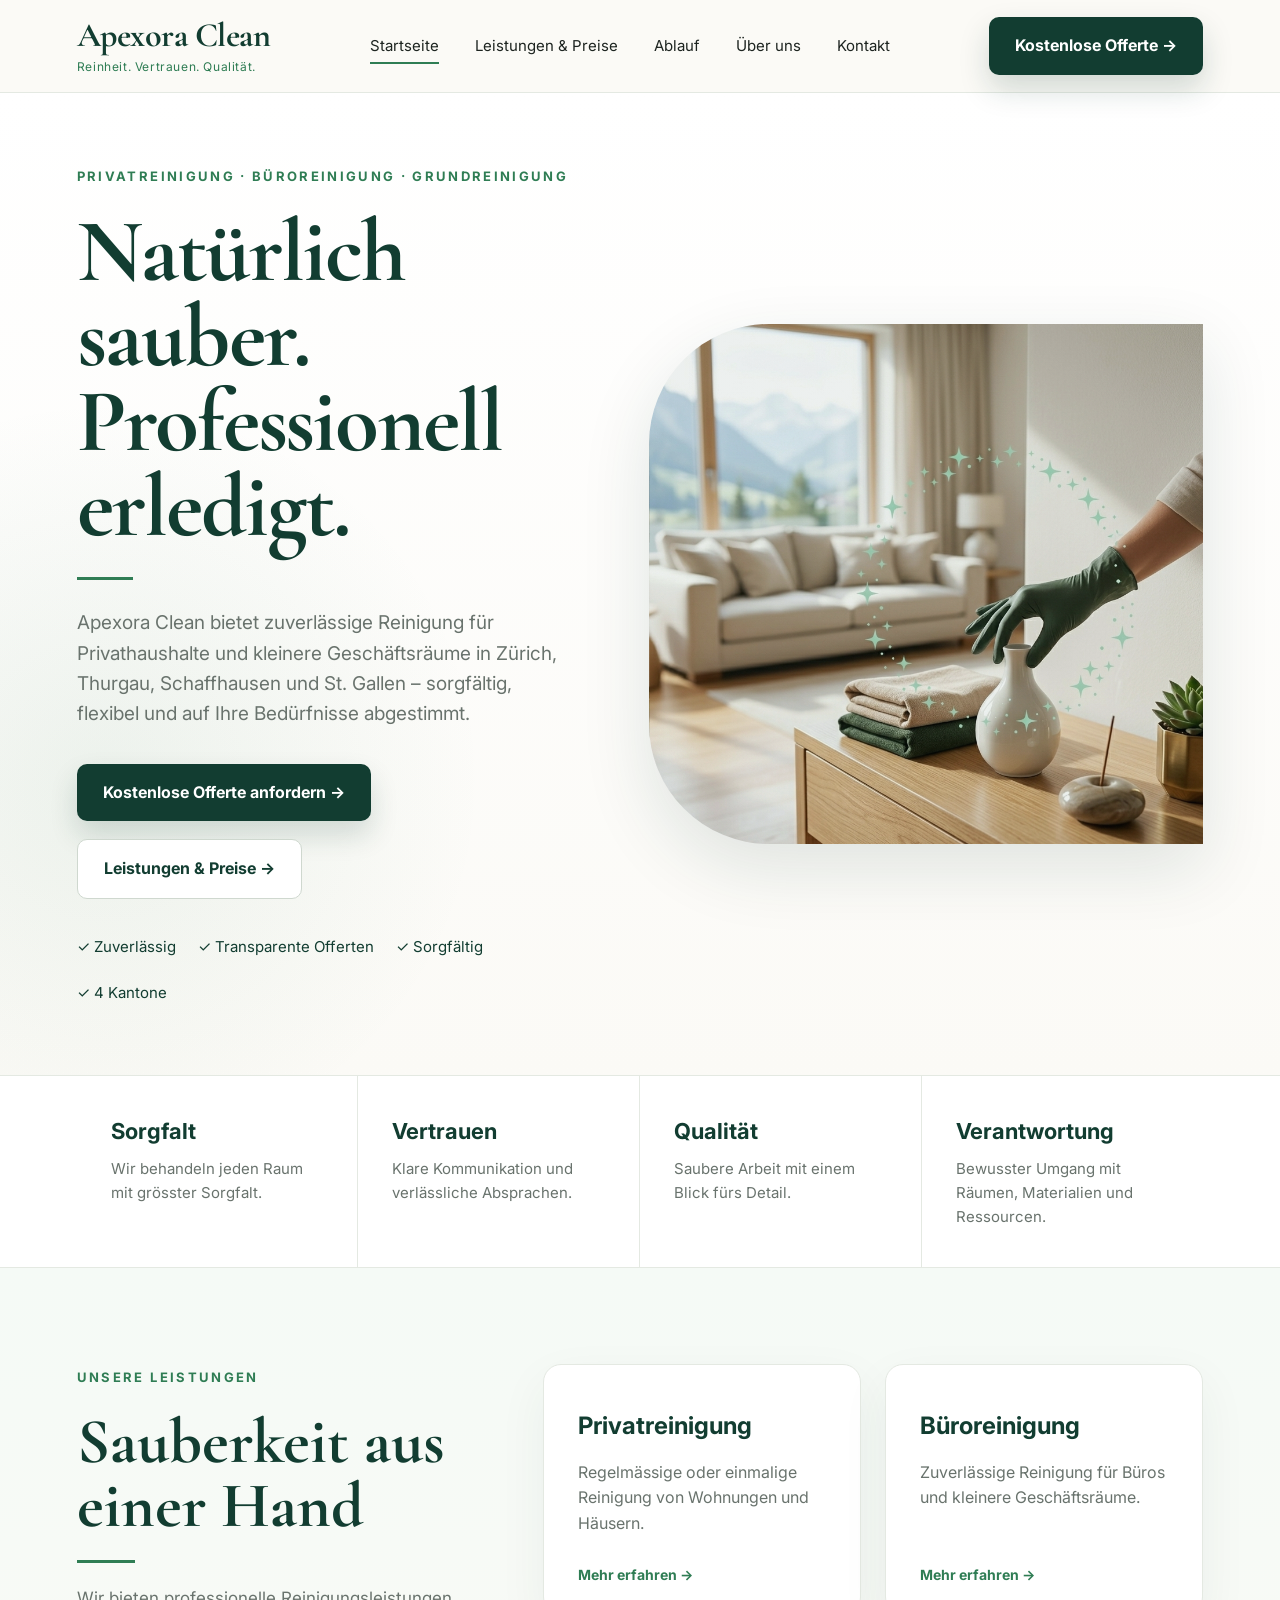
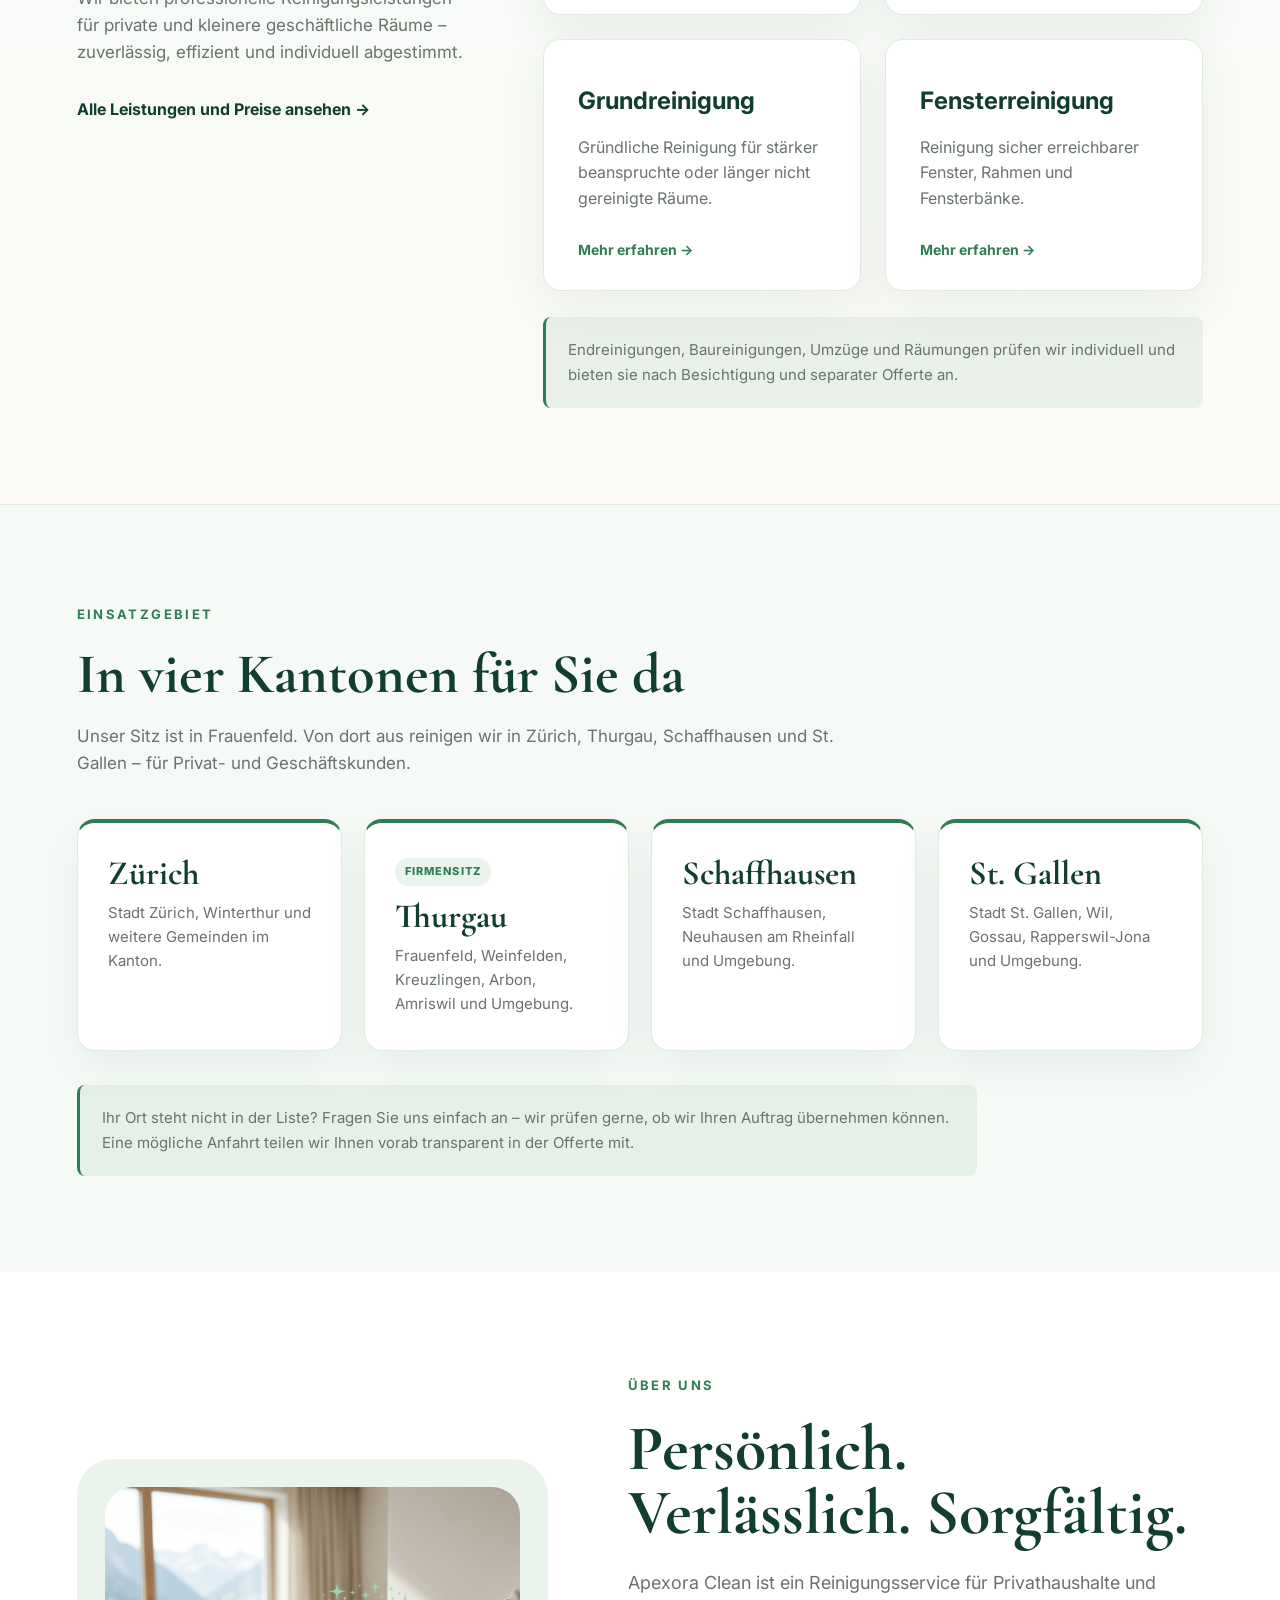
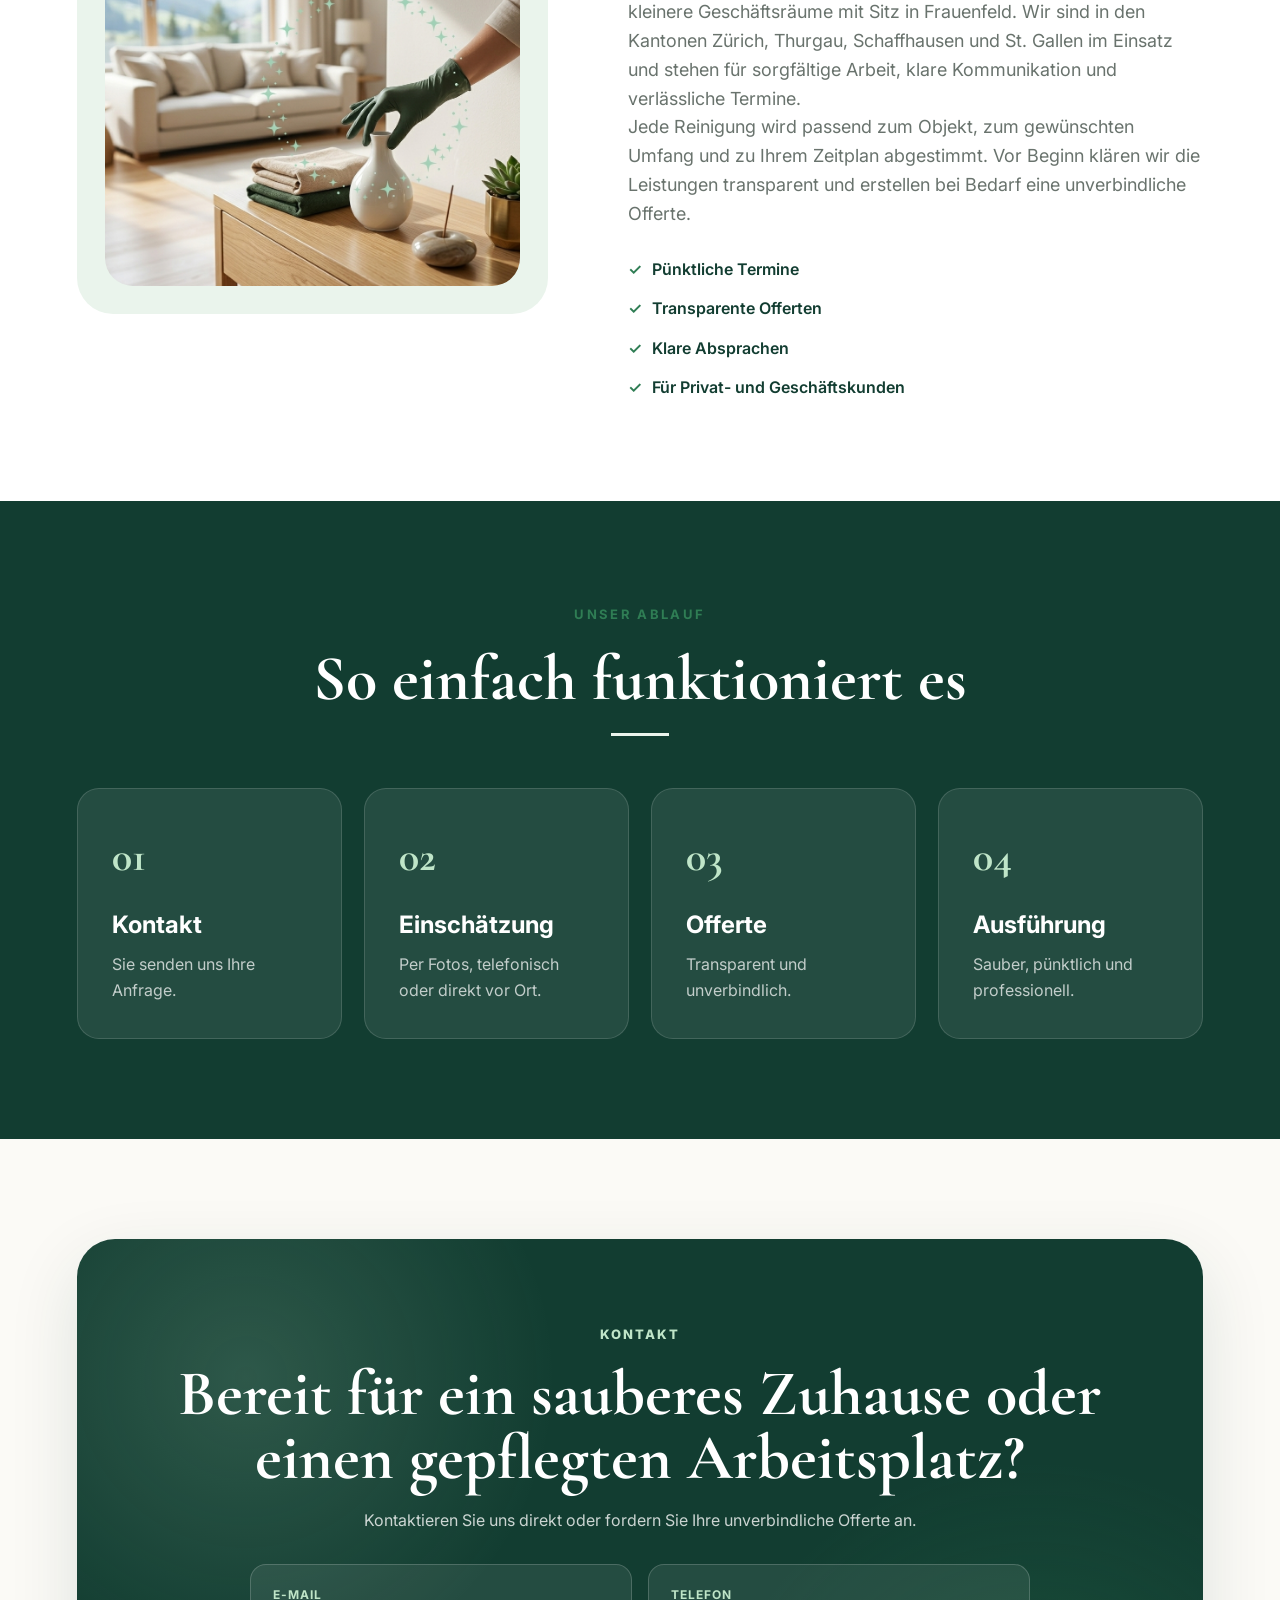
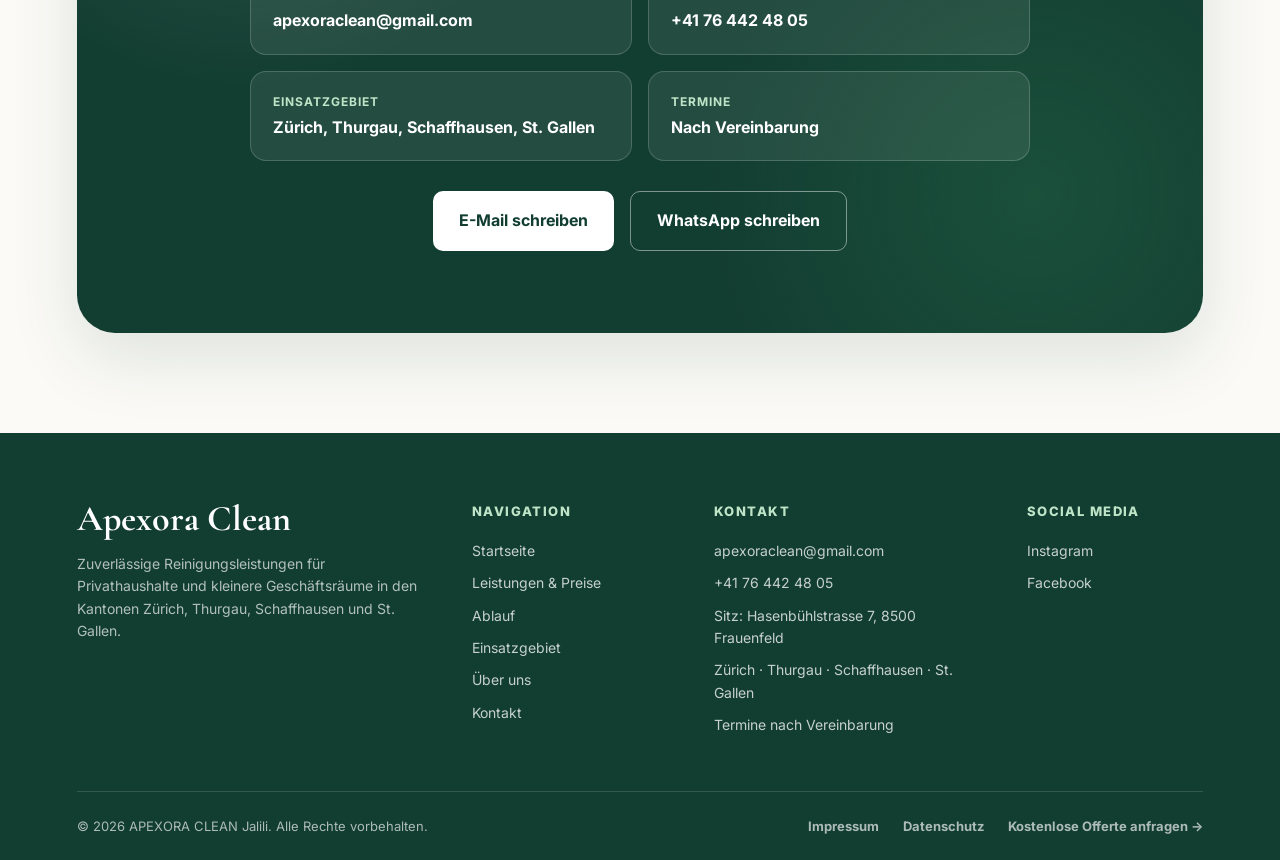
==== commit e6563e89: "Initial launch - Apexora Clean website" ====
--- a/index.html
+++ b/index.html
@@ -3,19 +3,71 @@
 <head>
   <meta charset="UTF-8">
   <meta name="viewport" content="width=device-width, initial-scale=1.0">
-
-  <title>Apexora Clean | Reinigung in Zürich</title>
+  <link rel="icon" type="image/svg+xml" href="favicon.svg">
+  <link rel="icon" type="image/png" sizes="32x32" href="favicon-32.png">
+  <link rel="icon" type="image/png" sizes="16x16" href="favicon-16.png">
+  <link rel="apple-touch-icon" sizes="180x180" href="apple-touch-icon.png">
+
+
+  <title>Apexora Clean | Reinigung in Zürich, Thurgau, Schaffhausen &amp; St. Gallen</title>
 
   <meta
     name="description"
-    content="Apexora Clean bietet zuverlässige Reinigung für Privathaushalte und kleinere Geschäftsräume in Zürich und Umgebung."
+    content="Apexora Clean: zuverlässige Reinigung für Privathaushalte und kleinere Geschäftsräume in den Kantonen Zürich, Thurgau, Schaffhausen und St. Gallen. Transparente Offerten, Sitz in Frauenfeld."
   >
   <meta name="theme-color" content="#123d31">
 
+  <meta property="og:type" content="website">
+  <meta property="og:locale" content="de_CH">
+  <meta property="og:site_name" content="Apexora Clean">
+  <meta property="og:title" content="Apexora Clean | Reinigung in Zürich, Thurgau, Schaffhausen &amp; St. Gallen">
+  <meta
+    property="og:description"
+    content="Zuverlässige Reinigung für Privat und Gewerbe – transparente Offerten, sorgfältige Ausführung."
+  >
+
+  <script type="application/ld+json">
+  {
+    "@context": "https://schema.org",
+    "@type": "LocalBusiness",
+    "name": "Apexora Clean",
+    "legalName": "APEXORA CLEAN Jalili",
+    "description": "Reinigung für Privathaushalte und kleinere Geschäftsräume: Privatreinigung, Büroreinigung, Grundreinigung und Fensterreinigung.",
+    "email": "apexoraclean@gmail.com",
+    "telephone": "+41764424805",
+    "address": {
+      "@type": "PostalAddress",
+      "streetAddress": "Hasenbühlstrasse 7",
+      "postalCode": "8500",
+      "addressLocality": "Frauenfeld",
+      "addressRegion": "TG",
+      "addressCountry": "CH"
+    },
+    "areaServed": [
+      { "@type": "AdministrativeArea", "name": "Kanton Zürich" },
+      { "@type": "AdministrativeArea", "name": "Kanton Thurgau" },
+      { "@type": "AdministrativeArea", "name": "Kanton Schaffhausen" },
+      { "@type": "AdministrativeArea", "name": "Kanton St. Gallen" }
+    ],
+    "sameAs": [
+      "https://www.instagram.com/apexoraclean/",
+      "https://www.facebook.com/profile.php?id=61560165885772"
+    ]
+  }
+  </script>
+
+  <link rel="preconnect" href="https://fonts.googleapis.com">
+  <link rel="preconnect" href="https://fonts.gstatic.com" crossorigin>
+  <link
+    rel="stylesheet"
+    href="https://fonts.googleapis.com/css2?family=Cormorant+Garamond:wght@500;600;700&family=Inter:wght@400;500;600;700;800&display=swap"
+  >
   <link rel="stylesheet" href="css/style.css">
 </head>
 
 <body>
+
+<a class="skip-link" href="#main">Zum Inhalt springen</a>
 
 <header class="header">
   <div class="container nav">
@@ -51,7 +103,7 @@
   </div>
 </header>
 
-<main>
+<main id="main">
 
   <section class="hero" id="start">
     <div class="container hero-grid">
@@ -69,8 +121,9 @@
 
         <p>
           Apexora Clean bietet zuverlässige Reinigung für Privathaushalte
-          und kleinere Geschäftsräume – sorgfältig, flexibel und auf Ihre
-          Bedürfnisse abgestimmt.
+          und kleinere Geschäftsräume in Zürich, Thurgau, Schaffhausen
+          und St. Gallen – sorgfältig, flexibel und auf Ihre Bedürfnisse
+          abgestimmt.
         </p>
 
         <div class="hero-actions">
@@ -87,6 +140,7 @@
           <span>✓ Zuverlässig</span>
           <span>✓ Transparente Offerten</span>
           <span>✓ Sorgfältig</span>
+          <span>✓ 4 Kantone</span>
         </div>
 
       </div>
@@ -197,6 +251,53 @@
     </div>
   </section>
 
+  <section class="regions" id="einsatzgebiet">
+    <div class="container">
+
+      <div class="section-heading compact-heading">
+        <span>Einsatzgebiet</span>
+        <h2>In vier Kantonen für Sie da</h2>
+        <p>
+          Unser Sitz ist in Frauenfeld. Von dort aus reinigen wir in
+          Zürich, Thurgau, Schaffhausen und St. Gallen – für Privat-
+          und Geschäftskunden.
+        </p>
+      </div>
+
+      <div class="region-grid">
+
+        <article class="region-card">
+          <h3>Zürich</h3>
+          <p>Stadt Zürich, Winterthur und weitere Gemeinden im Kanton.</p>
+        </article>
+
+        <article class="region-card">
+          <span class="region-tag">Firmensitz</span>
+          <h3>Thurgau</h3>
+          <p>Frauenfeld, Weinfelden, Kreuzlingen, Arbon, Amriswil und Umgebung.</p>
+        </article>
+
+        <article class="region-card">
+          <h3>Schaffhausen</h3>
+          <p>Stadt Schaffhausen, Neuhausen am Rheinfall und Umgebung.</p>
+        </article>
+
+        <article class="region-card">
+          <h3>St. Gallen</h3>
+          <p>Stadt St. Gallen, Wil, Gossau, Rapperswil-Jona und Umgebung.</p>
+        </article>
+
+      </div>
+
+      <p class="services-note">
+        Ihr Ort steht nicht in der Liste? Fragen Sie uns einfach an – wir
+        prüfen gerne, ob wir Ihren Auftrag übernehmen können. Eine mögliche
+        Anfahrt teilen wir Ihnen vorab transparent in der Offerte mit.
+      </p>
+
+    </div>
+  </section>
+
   <section class="about" id="about">
     <div class="container about-grid">
 
@@ -215,8 +316,10 @@
 
         <p>
           Apexora Clean ist ein Reinigungsservice für Privathaushalte und
-          kleinere Geschäftsräume in Zürich und Umgebung. Wir stehen für
-          sorgfältige Arbeit, klare Kommunikation und verlässliche Termine.
+          kleinere Geschäftsräume mit Sitz in Frauenfeld. Wir sind in den
+          Kantonen Zürich, Thurgau, Schaffhausen und St. Gallen im Einsatz
+          und stehen für sorgfältige Arbeit, klare Kommunikation und
+          verlässliche Termine.
         </p>
 
         <p>
@@ -302,7 +405,7 @@
 
         <div class="contact-detail">
           <small>Einsatzgebiet</small>
-          <strong>Zürich und Umgebung</strong>
+          <strong>Zürich, Thurgau, Schaffhausen, St. Gallen</strong>
         </div>
 
         <div class="contact-detail">
@@ -313,7 +416,7 @@
 
       <div class="contact-actions">
         <a
-          href="mailto:apexoraclean@gmail.com?subject=Anfrage%20für%20eine%20Offerte"
+          href="mailto:apexoraclean@gmail.com?subject=Anfrage%20f%C3%BCr%20eine%20Offerte"
           class="btn contact-primary"
         >
           E-Mail schreiben
@@ -341,7 +444,8 @@
       <a href="index.html#start" class="footer-logo">Apexora Clean</a>
       <p>
         Zuverlässige Reinigungsleistungen für Privathaushalte und kleinere
-        Geschäftsräume in Zürich und Umgebung.
+        Geschäftsräume in den Kantonen Zürich, Thurgau, Schaffhausen
+        und St. Gallen.
       </p>
     </div>
 
@@ -350,6 +454,7 @@
       <a href="index.html#start">Startseite</a>
       <a href="leistungen.html">Leistungen &amp; Preise</a>
       <a href="index.html#prozess">Ablauf</a>
+      <a href="index.html#einsatzgebiet">Einsatzgebiet</a>
       <a href="index.html#about">Über uns</a>
       <a href="index.html#kontakt">Kontakt</a>
     </div>
@@ -358,7 +463,8 @@
       <h3>Kontakt</h3>
       <a href="mailto:apexoraclean@gmail.com">apexoraclean@gmail.com</a>
       <a href="tel:+41764424805">+41 76 442 48 05</a>
-      <span>Zürich und Umgebung</span>
+      <span>Sitz: Hasenbühlstrasse 7, 8500 Frauenfeld</span>
+      <span>Zürich · Thurgau · Schaffhausen · St. Gallen</span>
       <span>Termine nach Vereinbarung</span>
     </div>
 
@@ -383,8 +489,13 @@
   </div>
 
   <div class="container footer-bottom">
-    <p>© 2026 Apexora Clean. Alle Rechte vorbehalten.</p>
-    <a href="index.html#kontakt">Kostenlose Offerte anfragen →</a>
+    <p>© 2026 APEXORA CLEAN Jalili. Alle Rechte vorbehalten.</p>
+
+    <div class="footer-legal">
+      <a href="impressum.html">Impressum</a>
+      <a href="datenschutz.html">Datenschutz</a>
+      <a href="index.html#kontakt">Kostenlose Offerte anfragen →</a>
+    </div>
   </div>
 </footer>
 
--- a/css/style.css
+++ b/css/style.css
@@ -1,5 +1,3 @@
-@import url("https://fonts.googleapis.com/css2?family=Cormorant+Garamond:wght@500;600;700&family=Inter:wght@400;500;600;700;800&display=swap");
-
 :root {
   --green-dark: #123d31;
   --green-main: #2f7d54;
@@ -60,6 +58,23 @@
 .container {
   width: min(1320px, 88%);
   margin: 0 auto;
+}
+
+.skip-link {
+  position: absolute;
+  top: -80px;
+  left: 16px;
+  z-index: 200;
+  padding: 12px 18px;
+  border-radius: 10px;
+  background: var(--green-dark);
+  color: var(--white);
+  font-weight: 700;
+  transition: top 0.2s ease;
+}
+
+.skip-link:focus {
+  top: 12px;
 }
 
 /* HEADER */
@@ -366,6 +381,7 @@
       rgba(18, 61, 49, 0.08)
     ),
     url("../slike/logo.png");
+  background-color: var(--green-soft);
   background-size: cover;
   background-position: center;
   box-shadow: var(--shadow);
@@ -1254,6 +1270,13 @@
   border-top: 1px solid rgba(255, 255, 255, 0.14);
 }
 
+.footer-legal {
+  display: flex;
+  flex-wrap: wrap;
+  justify-content: flex-end;
+  gap: 8px 24px;
+}
+
 .footer-bottom p,
 .footer-bottom a {
   color: rgba(255, 255, 255, 0.65);
@@ -1262,6 +1285,116 @@
 
 .footer-bottom a {
   font-weight: 700;
+}
+
+/* REGIONS */
+
+.regions {
+  padding: 96px 0;
+  background: var(--green-pale);
+  border-top: 1px solid var(--line);
+}
+
+.regions .section-heading h2 {
+  font-size: clamp(40px, 4.4vw, 64px);
+}
+
+.region-grid {
+  display: grid;
+  grid-template-columns: repeat(4, 1fr);
+  gap: 22px;
+}
+
+.region-card {
+  position: relative;
+  padding: 34px 30px;
+  border: 1px solid var(--line);
+  border-top: 4px solid var(--green-main);
+  border-radius: 18px;
+  background: var(--white);
+  box-shadow: 0 18px 50px rgba(18, 61, 49, 0.06);
+  transition:
+    transform 0.25s ease,
+    box-shadow 0.25s ease;
+}
+
+.region-card:hover {
+  transform: translateY(-4px);
+  box-shadow: var(--shadow);
+}
+
+.region-card h3 {
+  margin-bottom: 10px;
+  color: var(--green-dark);
+  font-family: "Cormorant Garamond", serif;
+  font-size: 34px;
+  line-height: 1;
+}
+
+.region-card p {
+  color: var(--muted);
+  font-size: 15px;
+}
+
+.region-tag {
+  display: inline-flex;
+  margin-bottom: 14px;
+  padding: 5px 10px;
+  border-radius: 999px;
+  background: var(--green-soft);
+  color: var(--green-main);
+  font-size: 11px;
+  font-weight: 800;
+  letter-spacing: 0.1em;
+  text-transform: uppercase;
+}
+
+.regions .services-note {
+  max-width: 900px;
+  margin-top: 34px;
+}
+
+/* LEGAL PAGES */
+
+.legal {
+  padding: 90px 0 110px;
+  background: var(--cream);
+}
+
+.legal-inner {
+  max-width: 820px;
+}
+
+.legal h1 {
+  margin-bottom: 14px;
+  font-family: "Cormorant Garamond", serif;
+  font-size: clamp(48px, 6vw, 76px);
+  line-height: 1;
+  color: var(--green-dark);
+}
+
+.legal-date {
+  margin-bottom: 30px;
+  color: var(--muted);
+  font-size: 14px;
+}
+
+.legal h2 {
+  margin: 38px 0 10px;
+  color: var(--green-dark);
+  font-size: 20px;
+}
+
+.legal p {
+  margin-bottom: 12px;
+  color: var(--muted);
+}
+
+.legal a {
+  color: var(--green-main);
+  font-weight: 600;
+  text-decoration: underline;
+  text-underline-offset: 3px;
 }
 
 /* ANIMATION */
@@ -1279,6 +1412,10 @@
   transform: translateY(0);
 }
 
+.featured-pricing.show {
+  transform: translateY(-10px);
+}
+
 /* RESPONSIVE */
 
 @media (max-width: 1160px) {
@@ -1290,7 +1427,8 @@
     padding: 14px 19px;
   }
 
-  .project-grid {
+  .project-grid,
+  .region-grid {
     grid-template-columns: repeat(2, 1fr);
   }
 }
@@ -1417,7 +1555,8 @@
     grid-template-columns: 1fr;
   }
 
-  .featured-pricing {
+  .featured-pricing,
+  .featured-pricing.show {
     transform: none;
   }
 
@@ -1445,7 +1584,8 @@
   }
 
   .project-grid,
-  .faq-grid {
+  .faq-grid,
+  .region-grid {
     grid-template-columns: 1fr;
   }
 
@@ -1539,6 +1679,8 @@
   }
 
   .services,
+  .regions,
+  .legal,
   .about,
   .process,
   .contact,
@@ -1602,6 +1744,10 @@
     flex-direction: column;
     gap: 10px;
   }
+
+  .footer-legal {
+    justify-content: flex-start;
+  }
 }
 
 @media (prefers-reduced-motion: reduce) {
